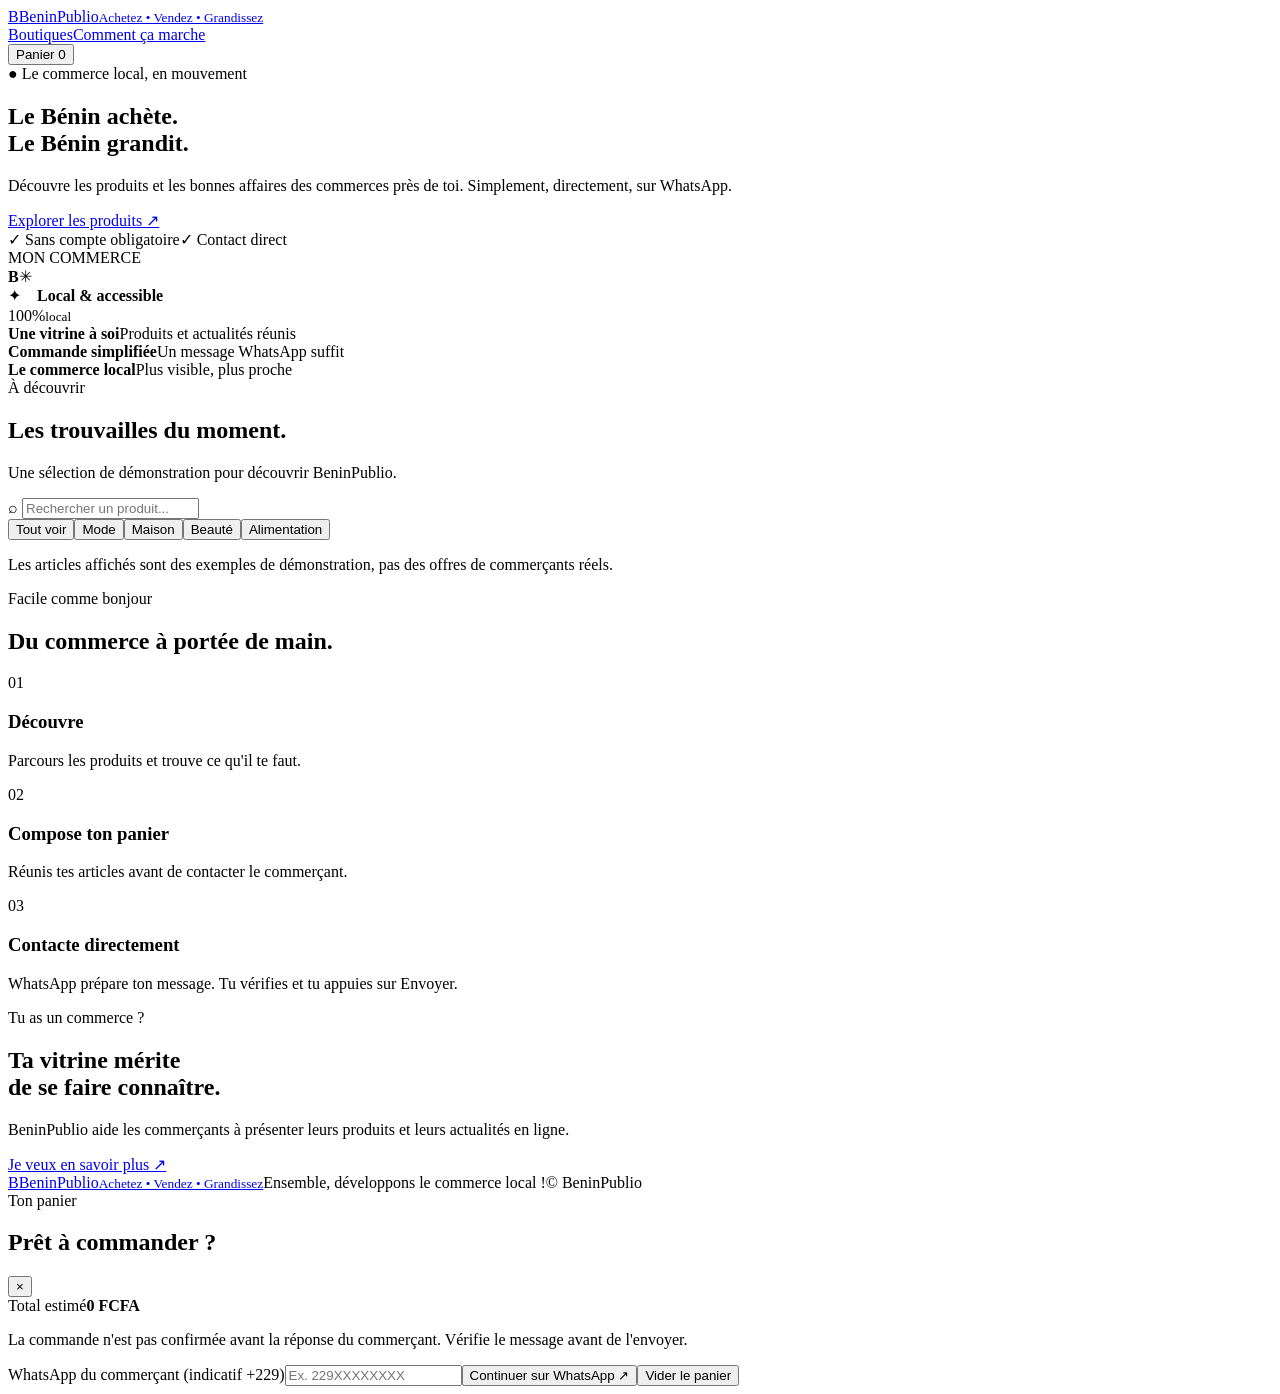
==== index.html @ ebb64b80 "feat: add BeninPublio foundation - index.html" ====
<!doctype html><html lang="fr"><head><meta charset="utf-8"><meta name="viewport" content="width=device-width,initial-scale=1"><meta name="theme-color" content="#075b35"><meta name="description" content="BeninPublio — Découvrez les commerces du Bénin, leurs produits et leurs actualités."><title>BeninPublio — Achetez • Vendez • Grandissez</title><link rel="stylesheet" href="styles.css"></head><body>
<header class="topbar"><a class="brand" href="#"><span class="brand-mark">B</span><span>Benin<span class="orange">Publio</span><small>Achetez • Vendez • Grandissez</small></span></a><nav><a href="#boutiques">Boutiques</a><a href="#comment">Comment ça marche</a></nav><button id="cart-open" class="cart-button">Panier <span id="cart-count">0</span></button></header>
<main><section class="hero"><div class="hero-copy"><span class="eyebrow">● Le commerce local, en mouvement</span><h1>Le Bénin achète.<br><span>Le Bénin grandit.</span></h1><p>Découvre les produits et les bonnes affaires des commerces près de toi. Simplement, directement, sur WhatsApp.</p><a class="primary" href="#boutiques">Explorer les produits ↗</a><div class="trust"><span>✓ Sans compte obligatoire</span><span>✓ Contact direct</span></div></div><div class="hero-art"><div class="sun"></div><div class="shop"><div class="awning"><i></i><i></i><i></i><i></i><i></i></div><div class="shop-sign">MON COMMERCE</div><div class="shop-window"><b>B</b><span>✳</span></div><div class="shop-base"></div></div><div class="floating-card">✦　<b>Local & accessible</b></div><div class="circle-note">100%<small>local</small></div></div></section>
<section class="stats"><div><b>Une vitrine à soi</b><span>Produits et actualités réunis</span></div><div><b>Commande simplifiée</b><span>Un message WhatsApp suffit</span></div><div><b>Le commerce local</b><span>Plus visible, plus proche</span></div></section>
<section id="boutiques" class="catalog"><div class="section-heading"><div><span class="eyebrow">À découvrir</span><h2>Les trouvailles du moment<span class="orange">.</span></h2><p>Une sélection de démonstration pour découvrir BeninPublio.</p></div><label class="search">⌕ <input id="search" type="search" placeholder="Rechercher un produit..." aria-label="Rechercher un produit"></label></div><div class="filters" id="filters"><button class="filter active" data-category="Tous">Tout voir</button><button class="filter" data-category="Mode">Mode</button><button class="filter" data-category="Maison">Maison</button><button class="filter" data-category="Beauté">Beauté</button><button class="filter" data-category="Alimentation">Alimentation</button></div><div id="products" class="products" aria-live="polite"></div><p class="demo-note">Les articles affichés sont des exemples de démonstration, pas des offres de commerçants réels.</p></section>
<section id="comment" class="how"><div><span class="eyebrow">Facile comme bonjour</span><h2>Du commerce à portée de main.</h2></div><div class="steps"><article><span>01</span><h3>Découvre</h3><p>Parcours les produits et trouve ce qu'il te faut.</p></article><article><span>02</span><h3>Compose ton panier</h3><p>Réunis tes articles avant de contacter le commerçant.</p></article><article><span>03</span><h3>Contacte directement</h3><p>WhatsApp prépare ton message. Tu vérifies et tu appuies sur Envoyer.</p></article></div></section>
<section class="merchant-cta"><div><span class="eyebrow">Tu as un commerce ?</span><h2>Ta vitrine mérite<br>de se faire connaître.</h2><p>BeninPublio aide les commerçants à présenter leurs produits et leurs actualités en ligne.</p></div><a class="primary light" href="mailto:bonjour@beninpublio.com?subject=Int%C3%A9r%C3%AAt%20pour%20BeninPublio">Je veux en savoir plus ↗</a></section></main>
<footer><a class="brand footer-brand" href="#"><span class="brand-mark">B</span><span>Benin<span class="orange">Publio</span><small>Achetez • Vendez • Grandissez</small></span></a><span>Ensemble, développons le commerce local !</span><span>© <span id="year"></span> BeninPublio</span></footer>
<div id="cart-drawer" class="drawer" aria-hidden="true"><div class="drawer-panel"><div class="drawer-head"><div><span class="eyebrow">Ton panier</span><h2>Prêt à commander ?</h2></div><button id="cart-close" class="close" aria-label="Fermer">×</button></div><div id="cart-items"></div><div class="cart-total"><span>Total estimé</span><strong id="cart-total">0 FCFA</strong></div><p class="cart-disclaimer">La commande n'est pas confirmée avant la réponse du commerçant. Vérifie le message avant de l'envoyer.</p><label class="phone-label" for="whatsapp">WhatsApp du commerçant (indicatif +229)</label><input id="whatsapp" class="phone-input" inputmode="tel" placeholder="Ex. 229XXXXXXXX"><button id="checkout" class="primary checkout">Continuer sur WhatsApp ↗</button><button id="clear-cart" class="clear">Vider le panier</button></div></div><div id="toast" role="status" class="toast"></div><script src="app.js"></script></body></html>
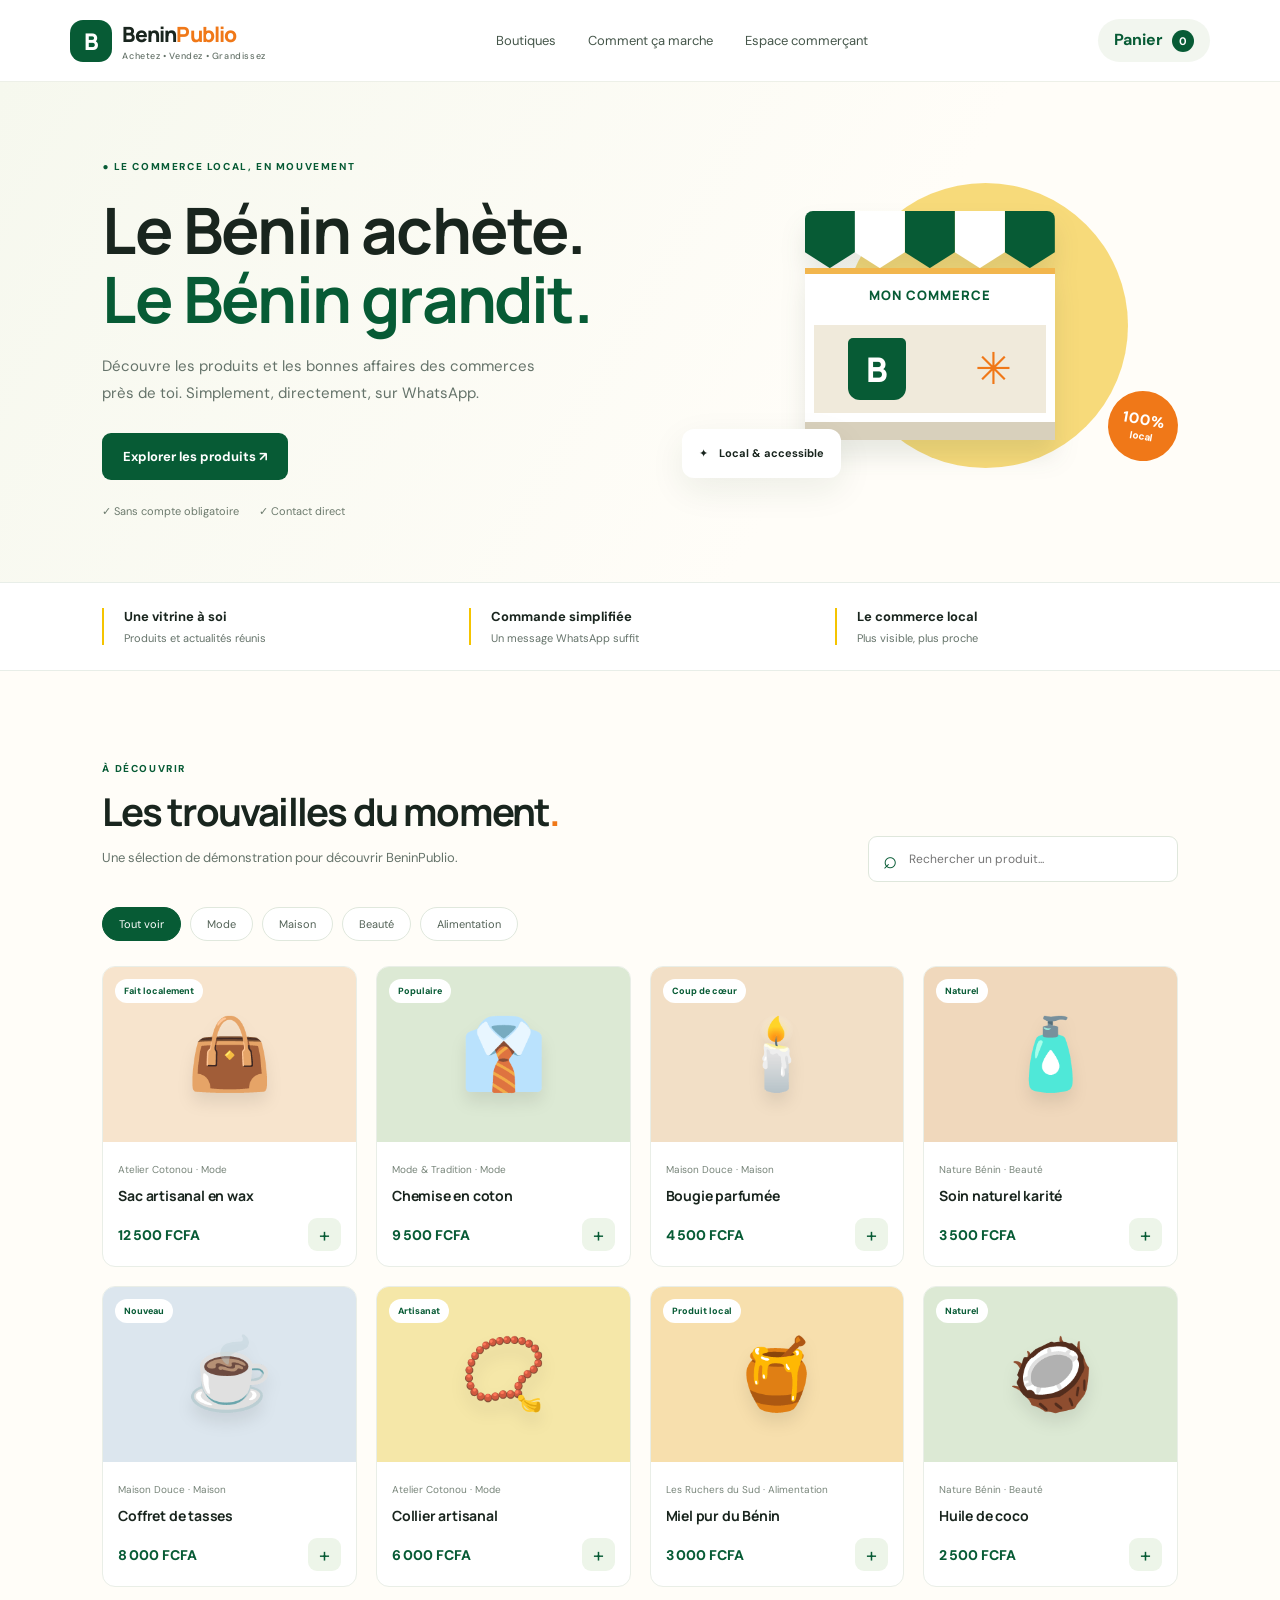
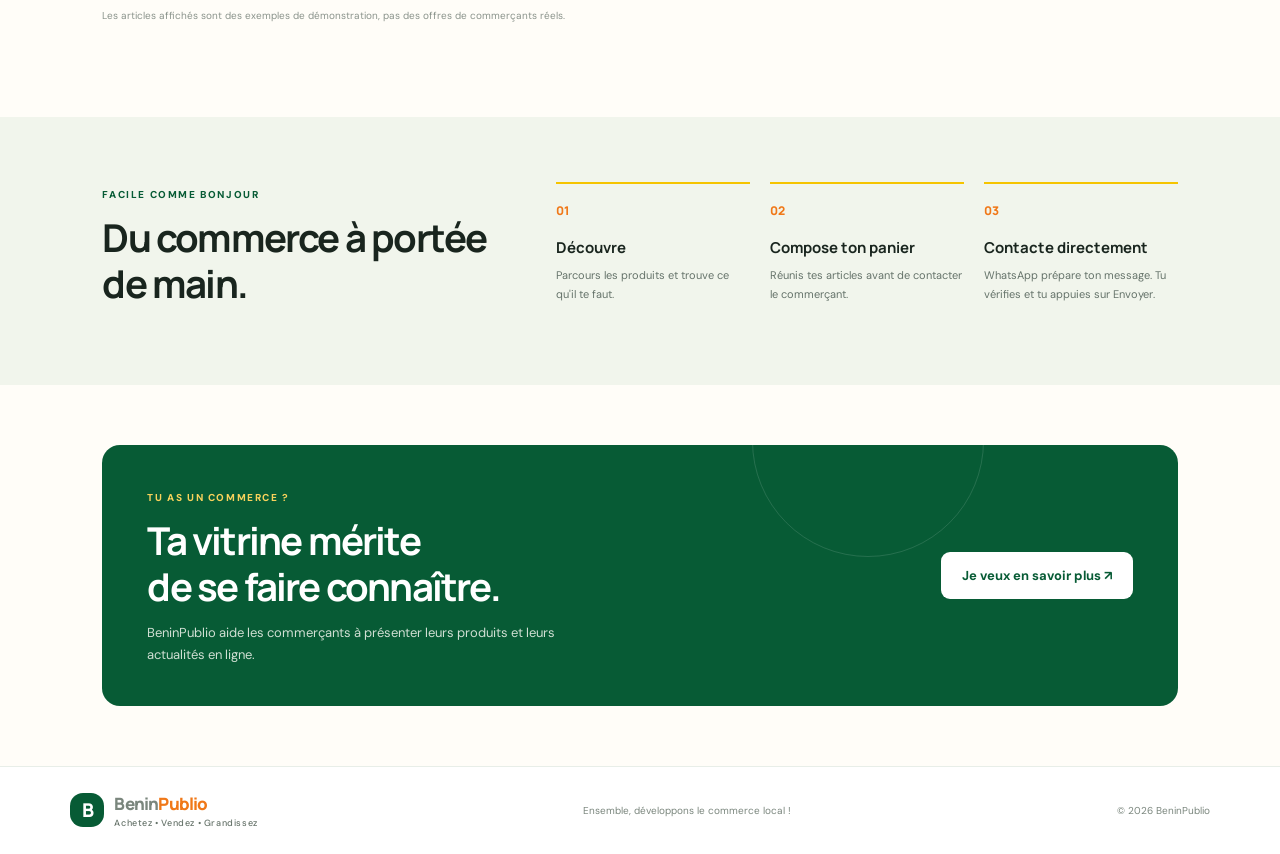
==== commit 15c87374: "ui: link storefront to merchant portal" ====
--- a/index.html
+++ b/index.html
@@ -1,5 +1,5 @@
 <!doctype html><html lang="fr"><head><meta charset="utf-8"><meta name="viewport" content="width=device-width,initial-scale=1"><meta name="theme-color" content="#075b35"><meta name="description" content="BeninPublio — Découvrez les commerces du Bénin, leurs produits et leurs actualités."><title>BeninPublio — Achetez • Vendez • Grandissez</title><link rel="stylesheet" href="styles.css"></head><body>
-<header class="topbar"><a class="brand" href="#"><span class="brand-mark">B</span><span>Benin<span class="orange">Publio</span><small>Achetez • Vendez • Grandissez</small></span></a><nav><a href="#boutiques">Boutiques</a><a href="#comment">Comment ça marche</a></nav><button id="cart-open" class="cart-button">Panier <span id="cart-count">0</span></button></header>
+<header class="topbar"><a class="brand" href="#"><span class="brand-mark">B</span><span>Benin<span class="orange">Publio</span><small>Achetez • Vendez • Grandissez</small></span></a><nav><a href="#boutiques">Boutiques</a><a href="#comment">Comment ça marche</a><a href="merchant.html">Espace commerçant</a></nav><button id="cart-open" class="cart-button">Panier <span id="cart-count">0</span></button></header>
 <main><section class="hero"><div class="hero-copy"><span class="eyebrow">● Le commerce local, en mouvement</span><h1>Le Bénin achète.<br><span>Le Bénin grandit.</span></h1><p>Découvre les produits et les bonnes affaires des commerces près de toi. Simplement, directement, sur WhatsApp.</p><a class="primary" href="#boutiques">Explorer les produits ↗</a><div class="trust"><span>✓ Sans compte obligatoire</span><span>✓ Contact direct</span></div></div><div class="hero-art"><div class="sun"></div><div class="shop"><div class="awning"><i></i><i></i><i></i><i></i><i></i></div><div class="shop-sign">MON COMMERCE</div><div class="shop-window"><b>B</b><span>✳</span></div><div class="shop-base"></div></div><div class="floating-card">✦　<b>Local & accessible</b></div><div class="circle-note">100%<small>local</small></div></div></section>
 <section class="stats"><div><b>Une vitrine à soi</b><span>Produits et actualités réunis</span></div><div><b>Commande simplifiée</b><span>Un message WhatsApp suffit</span></div><div><b>Le commerce local</b><span>Plus visible, plus proche</span></div></section>
 <section id="boutiques" class="catalog"><div class="section-heading"><div><span class="eyebrow">À découvrir</span><h2>Les trouvailles du moment<span class="orange">.</span></h2><p>Une sélection de démonstration pour découvrir BeninPublio.</p></div><label class="search">⌕ <input id="search" type="search" placeholder="Rechercher un produit..." aria-label="Rechercher un produit"></label></div><div class="filters" id="filters"><button class="filter active" data-category="Tous">Tout voir</button><button class="filter" data-category="Mode">Mode</button><button class="filter" data-category="Maison">Maison</button><button class="filter" data-category="Beauté">Beauté</button><button class="filter" data-category="Alimentation">Alimentation</button></div><div id="products" class="products" aria-live="polite"></div><p class="demo-note">Les articles affichés sont des exemples de démonstration, pas des offres de commerçants réels.</p></section>
--- a/styles.css
+++ b/styles.css
@@ -0,0 +1 @@
+@import url('https://fonts.googleapis.com/css2?family=DM+Sans:wght@400;500;600;700&family=Manrope:wght@400;500;600;700;800&display=swap');:root{--green:#075b35;--deep:#063e27;--orange:#f07818;--yellow:#f5c400;--ink:#19251e;--muted:#65736a;--paper:#fffdf8;--line:#e8eee8}*{box-sizing:border-box}html{scroll-behavior:smooth}body{margin:0;background:var(--paper);color:var(--ink);font-family:'DM Sans',sans-serif}a{color:inherit;text-decoration:none}button,input{font:inherit}.topbar{height:82px;padding:0 max(5.5vw,24px);display:flex;align-items:center;justify-content:space-between;border-bottom:1px solid #edf0e8;background:#fff;gap:24px}.brand{display:flex;align-items:center;gap:10px;font:800 21px Manrope,sans-serif;letter-spacing:-.8px}.brand-mark{display:grid;place-items:center;width:42px;height:42px;background:var(--green);color:#fff;border-radius:13px;font-size:23px}.brand small{display:block;font:500 9px 'DM Sans',sans-serif;letter-spacing:.6px;color:#66736a;margin-top:2px}.orange{color:var(--orange)}nav{display:flex;gap:32px;font-size:13px;color:#45564a}.cart-button{background:#f2f6ef;border:0;border-radius:30px;padding:10px 16px;font-weight:700;color:var(--green);cursor:pointer}.cart-button span{display:inline-grid;place-items:center;background:var(--green);color:white;border-radius:50%;width:22px;height:22px;margin-left:5px;font-size:11px}.hero{display:grid;grid-template-columns:1.05fr .95fr;align-items:center;padding:72px max(8vw,28px) 64px;gap:32px;min-height:500px;background:linear-gradient(120deg,#f6f8ee,#fffdf8 65%);overflow:hidden}.eyebrow{text-transform:uppercase;letter-spacing:1.6px;font-size:10px;font-weight:800;color:var(--green)}h1,h2,h3,p{margin-top:0}h1,h2{font-family:Manrope,sans-serif;letter-spacing:-1.8px}h1{font-size:clamp(42px,5vw,68px);line-height:1.08;margin:20px 0}h1 span{color:var(--green)}.hero-copy>p{max-width:450px;line-height:1.8;color:var(--muted);font-size:15px;margin-bottom:26px}.primary{display:inline-flex;justify-content:center;align-items:center;gap:24px;padding:15px 21px;background:var(--green);color:white;border-radius:9px;font-size:13px;font-weight:700;border:0;cursor:pointer;transition:.2s}.primary:hover{background:var(--deep);transform:translateY(-2px)}.trust{display:flex;gap:20px;flex-wrap:wrap;color:#6c7a6d;font-size:11px;margin-top:24px}.hero-art{height:340px;position:relative;display:grid;place-items:center}.sun{position:absolute;width:285px;height:285px;border-radius:50%;background:#f6d35c;right:10%;top:5%;opacity:.8}.shop{position:relative;width:250px;height:250px;z-index:1;filter:drop-shadow(0 16px 12px #233e291c)}.awning{height:63px;display:flex;overflow:hidden;border-radius:8px 8px 0 0;border-bottom:6px solid #f2b64d}.awning i{flex:1;background:var(--green);clip-path:polygon(0 0,100% 0,100% 72%,50% 100%,0 72%)}.awning i:nth-child(even){background:#fff}.shop-sign{background:#fff;text-align:center;font:800 13px Manrope;padding:12px;color:var(--green);letter-spacing:1px}.shop-window{height:106px;background:#f0eadb;border:9px solid #fff;display:flex;align-items:center;justify-content:space-around}.shop-window b{display:grid;place-items:center;background:var(--green);color:white;width:58px;height:62px;border-radius:5px 5px 12px 12px;font:800 34px Manrope}.shop-window span{font-size:44px;color:var(--orange)}.shop-base{height:18px;background:#d8d0bc}.floating-card{position:absolute;left:0;bottom:28px;z-index:2;background:#fff;padding:17px;border-radius:12px;box-shadow:0 12px 35px #1b3e1c14;font-size:11px}.circle-note{position:absolute;right:0;bottom:45px;z-index:2;border-radius:50%;width:70px;height:70px;background:var(--orange);color:white;display:grid;place-content:center;text-align:center;font-weight:800;font-size:15px;transform:rotate(10deg)}.circle-note small{font-size:10px}.stats{display:grid;grid-template-columns:repeat(3,1fr);padding:25px max(8vw,28px);gap:24px;background:#fff;border-block:1px solid var(--line)}.stats div{padding-left:20px;border-left:2px solid var(--yellow)}.stats b,.stats span{display:block}.stats b{font-size:13px}.stats span{font-size:11px;color:var(--muted);margin-top:6px}.catalog{padding:85px max(8vw,28px)}.section-heading{display:flex;justify-content:space-between;align-items:end;gap:25px}.section-heading h2,.how h2,.merchant-cta h2{font-size:clamp(29px,3vw,42px);line-height:1.2;margin:12px 0}.section-heading p,.merchant-cta p{font-size:13px;color:var(--muted);line-height:1.7}.search{display:flex;align-items:center;gap:10px;width:min(310px,100%);border:1px solid #dfe7dc;background:#fff;border-radius:9px;padding:0 14px;height:46px;font-size:24px;color:var(--green)}.search input{width:100%;border:0;outline:0;background:transparent;font-size:12px}.filters{display:flex;gap:9px;margin:25px 0}.filter{border:1px solid #e0e8dd;background:#fff;border-radius:30px;padding:9px 16px;font-size:11px;cursor:pointer;color:#536257}.filter.active,.filter:hover{background:var(--green);color:white;border-color:var(--green)}.products{display:grid;grid-template-columns:repeat(4,minmax(0,1fr));gap:19px}.product{background:#fff;border:1px solid #e9eee7;border-radius:13px;overflow:hidden;transition:.2s}.product:hover{transform:translateY(-4px);box-shadow:0 14px 35px #0d3b1c0e}.product-art{height:175px;display:grid;place-items:center;position:relative;overflow:hidden}.product-art .emoji{font-size:70px;filter:drop-shadow(0 10px 8px #00000015)}.product-art .tag{position:absolute;top:12px;left:12px;background:#fff;border-radius:20px;padding:6px 9px;font-size:9px;font-weight:800;color:var(--green)}.product-body{padding:15px}.product-shop{font-size:10px;color:#78857a}.product h3{font:700 14px Manrope;margin:8px 0 13px;letter-spacing:-.2px}.product-foot{display:flex;align-items:center;justify-content:space-between;gap:5px}.price{font-size:14px;font-weight:800;color:var(--green)}.add{border:0;background:#edf5e9;color:var(--green);width:33px;height:33px;border-radius:9px;font-size:20px;cursor:pointer}.add:hover{background:var(--green);color:white}.demo-note{font-size:10px;color:#8a938b;margin-top:22px}.how{padding:65px max(8vw,28px);background:#f1f5ec;display:grid;grid-template-columns:.8fr 1.2fr;gap:40px}.steps{display:grid;grid-template-columns:repeat(3,1fr);gap:20px}.steps article{border-top:2px solid var(--yellow);padding-top:15px}.steps article>span{color:var(--orange);font:800 12px Manrope}.steps h3{font:700 15px Manrope;margin:17px 0 8px}.steps p{font-size:11px;color:var(--muted);line-height:1.7}.merchant-cta{margin:60px max(8vw,28px);border-radius:18px;background:var(--green);color:white;padding:40px 45px;display:flex;align-items:center;justify-content:space-between;gap:25px;position:relative;overflow:hidden}.merchant-cta:after{content:'';position:absolute;width:230px;height:230px;border:1px solid #ffffff20;border-radius:50%;right:18%;top:-120px}.merchant-cta .eyebrow{color:#f8d25c}.merchant-cta p{color:#d0dfd3;max-width:450px;margin-bottom:0}.primary.light{background:#fff;color:var(--green);white-space:nowrap;z-index:1}footer{padding:25px max(5.5vw,24px);display:flex;align-items:center;justify-content:space-between;gap:20px;background:#fff;border-top:1px solid var(--line);font-size:10px;color:#7a867d}.footer-brand{font-size:17px}.footer-brand .brand-mark{width:34px;height:34px;font-size:19px}.drawer{position:fixed;inset:0;background:#071e12a8;z-index:10;display:flex;justify-content:flex-end;opacity:0;visibility:hidden;transition:.2s}.drawer.open{opacity:1;visibility:visible}.drawer-panel{background:#fff;width:min(430px,100%);height:100%;padding:28px;overflow:auto;transform:translateX(30px);transition:.2s}.drawer.open .drawer-panel{transform:translateX(0)}.drawer-head{display:flex;justify-content:space-between;align-items:start}.drawer-head h2{font-size:25px;margin:9px 0 24px}.close{border:0;background:#f1f5ed;border-radius:50%;width:38px;height:38px;font-size:24px;cursor:pointer}.cart-row{display:flex;gap:12px;align-items:center;border-bottom:1px solid var(--line);padding:14px 0}.cart-emoji{font-size:30px;background:#f3f5ec;border-radius:10px;padding:8px}.cart-info{flex:1}.cart-info b,.cart-info small{display:block}.cart-info b{font-size:12px}.cart-info small{font-size:11px;color:var(--muted);margin-top:4px}.qty{display:flex;align-items:center;gap:8px}.qty button{border:1px solid var(--line);background:#fff;border-radius:6px;width:25px;height:25px;cursor:pointer}.cart-total{display:flex;justify-content:space-between;padding:22px 0;font-size:13px}.cart-total strong{font-size:17px;color:var(--green)}.cart-disclaimer{font-size:11px;color:#66746a;background:#f4f7f0;padding:12px;border-radius:8px;line-height:1.6}.phone-label{display:block;font-size:11px;font-weight:700;margin:20px 0 8px}.phone-input{width:100%;height:44px;border:1px solid #dfe7dc;border-radius:8px;padding:0 12px;outline-color:var(--green)}.checkout{width:100%;margin-top:12px}.clear{display:block;margin:15px auto;background:none;border:0;color:#758178;text-decoration:underline;font-size:11px;cursor:pointer}.empty{padding:40px 0;text-align:center;color:var(--muted);font-size:13px}.toast{position:fixed;bottom:24px;left:50%;transform:translate(-50%,20px);background:#143d27;color:#fff;padding:12px 20px;border-radius:9px;font-size:12px;opacity:0;pointer-events:none;transition:.2s;z-index:20}.toast.show{opacity:1;transform:translate(-50%,0)}@media(max-width:900px){.hero{padding-inline:6vw}.products{grid-template-columns:repeat(2,minmax(0,1fr))}.section-heading{align-items:start;flex-direction:column}.search{width:100%}.how{grid-template-columns:1fr}.merchant-cta{margin:35px 5vw;padding:32px;align-items:start;flex-direction:column}}@media(max-width:600px){.topbar{height:70px;padding:0 18px}nav{display:none}.brand{font-size:18px}.brand-mark{width:36px;height:36px}.cart-button{font-size:11px;padding:7px 10px}.hero{grid-template-columns:1fr;padding:50px 23px 25px;gap:0}.hero-art{height:275px;transform:scale(.88);transform-origin:top center;margin-bottom:-20px}.hero h1{font-size:45px}.hero-copy>p{font-size:13px}.stats{padding:20px 22px;grid-template-columns:1fr;gap:17px}.stats div{padding-left:14px}.catalog{padding:55px 20px}.products{gap:11px}.product-art{height:135px}.product-art .emoji{font-size:54px}.product-body{padding:11px}.product h3{font-size:12px}.price{font-size:12px}.filters{overflow-x:auto;padding-bottom:5px}.filter{white-space:nowrap}.how{padding:45px 23px}.steps{grid-template-columns:1fr;gap:22px}.steps article{display:grid;grid-template-columns:35px 1fr;column-gap:10px}.steps article>span{grid-row:span 2}.steps h3{margin:0 0 6px}.steps p{margin:0}.merchant-cta{margin:25px 16px;padding:27px}.merchant-cta h2{font-size:32px}footer{padding:22px;flex-wrap:wrap}footer>span:nth-child(2){order:3;width:100%}.footer-brand{font-size:15px}.footer-brand .brand-mark{width:30px;height:30px}}
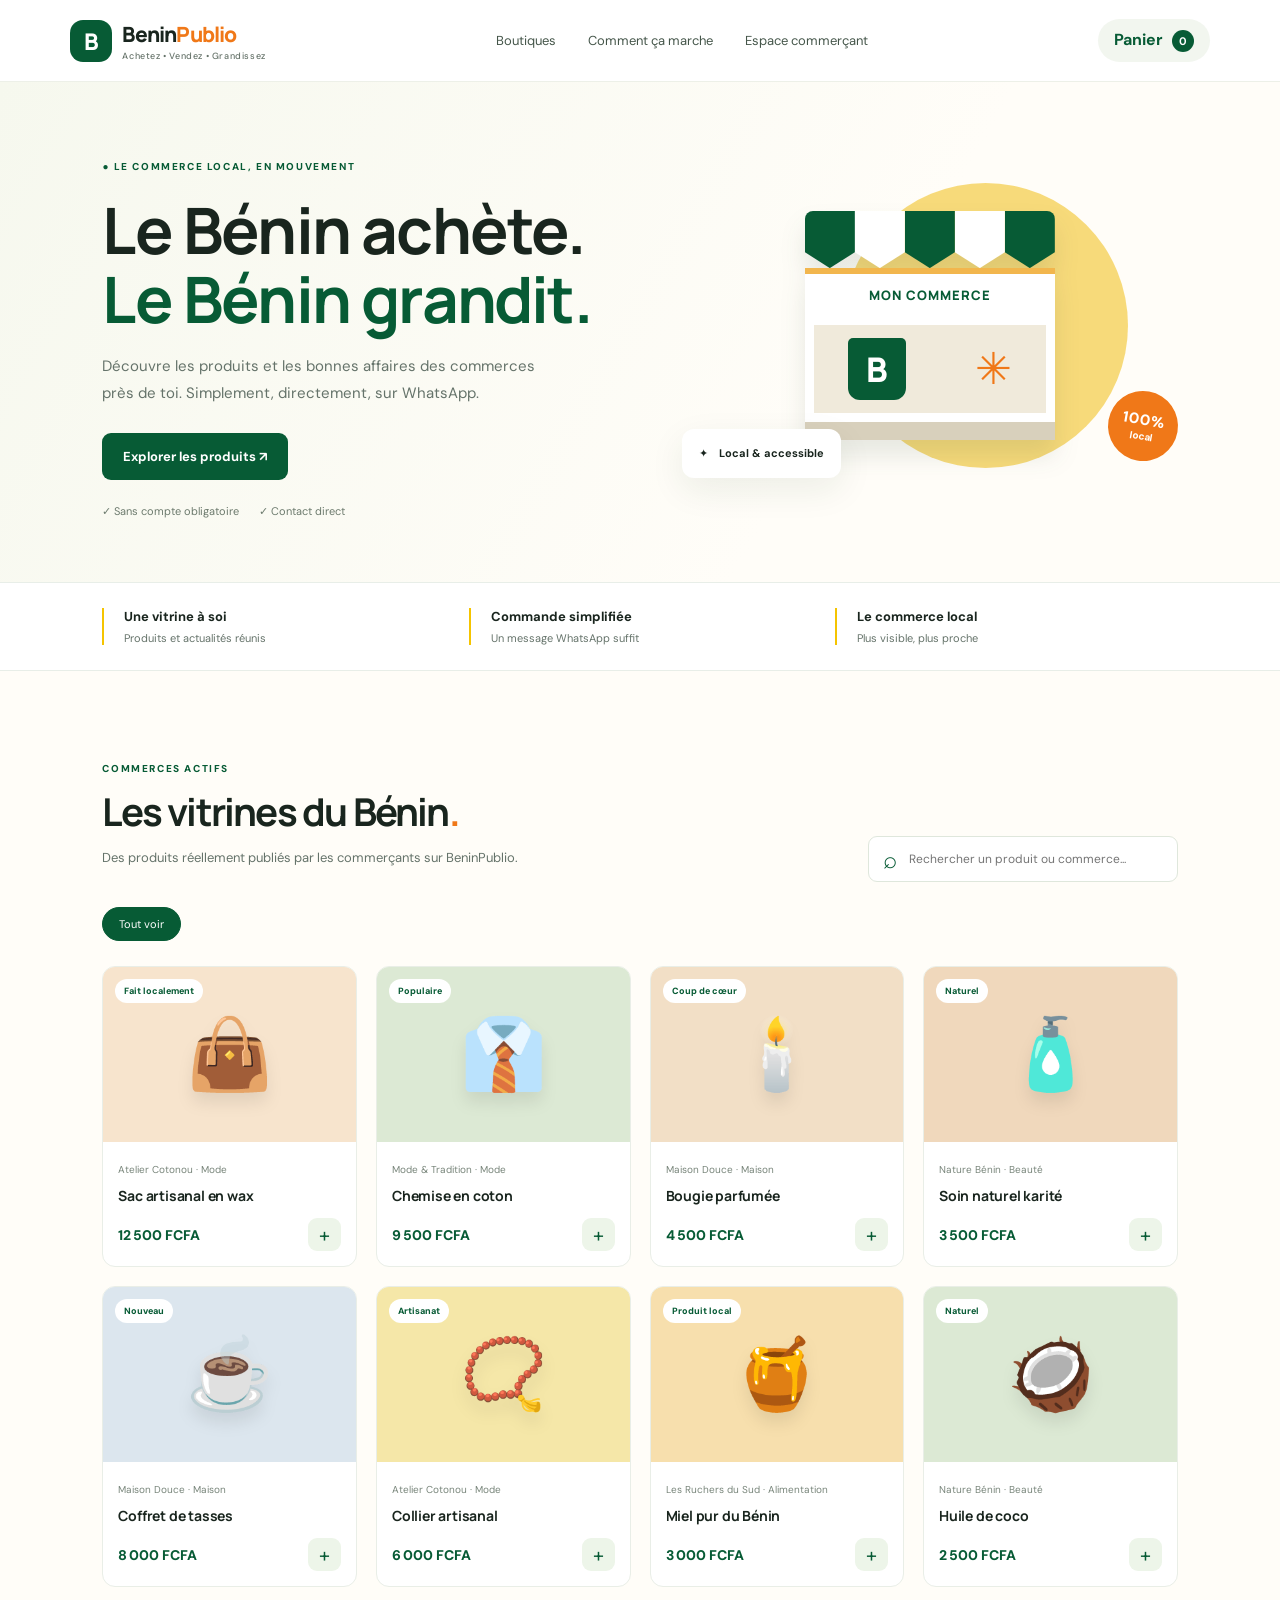
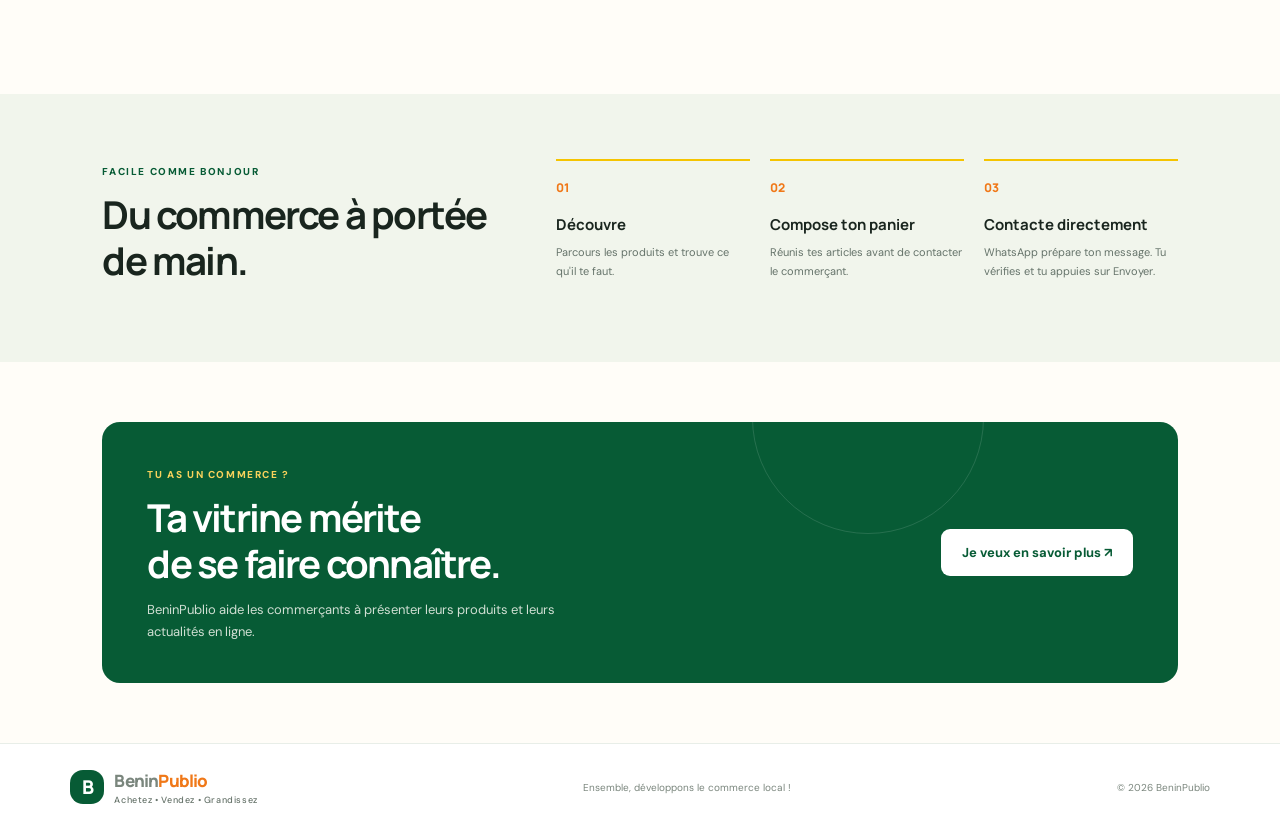
==== commit 79c21fc8: "V14: replace static demo catalog with live commerce sections" ====
--- a/index.html
+++ b/index.html
@@ -2,8 +2,8 @@
 <header class="topbar"><a class="brand" href="#"><span class="brand-mark">B</span><span>Benin<span class="orange">Publio</span><small>Achetez • Vendez • Grandissez</small></span></a><nav><a href="#boutiques">Boutiques</a><a href="#comment">Comment ça marche</a><a href="merchant.html">Espace commerçant</a></nav><button id="cart-open" class="cart-button">Panier <span id="cart-count">0</span></button></header>
 <main><section class="hero"><div class="hero-copy"><span class="eyebrow">● Le commerce local, en mouvement</span><h1>Le Bénin achète.<br><span>Le Bénin grandit.</span></h1><p>Découvre les produits et les bonnes affaires des commerces près de toi. Simplement, directement, sur WhatsApp.</p><a class="primary" href="#boutiques">Explorer les produits ↗</a><div class="trust"><span>✓ Sans compte obligatoire</span><span>✓ Contact direct</span></div></div><div class="hero-art"><div class="sun"></div><div class="shop"><div class="awning"><i></i><i></i><i></i><i></i><i></i></div><div class="shop-sign">MON COMMERCE</div><div class="shop-window"><b>B</b><span>✳</span></div><div class="shop-base"></div></div><div class="floating-card">✦　<b>Local & accessible</b></div><div class="circle-note">100%<small>local</small></div></div></section>
 <section class="stats"><div><b>Une vitrine à soi</b><span>Produits et actualités réunis</span></div><div><b>Commande simplifiée</b><span>Un message WhatsApp suffit</span></div><div><b>Le commerce local</b><span>Plus visible, plus proche</span></div></section>
-<section id="boutiques" class="catalog"><div class="section-heading"><div><span class="eyebrow">À découvrir</span><h2>Les trouvailles du moment<span class="orange">.</span></h2><p>Une sélection de démonstration pour découvrir BeninPublio.</p></div><label class="search">⌕ <input id="search" type="search" placeholder="Rechercher un produit..." aria-label="Rechercher un produit"></label></div><div class="filters" id="filters"><button class="filter active" data-category="Tous">Tout voir</button><button class="filter" data-category="Mode">Mode</button><button class="filter" data-category="Maison">Maison</button><button class="filter" data-category="Beauté">Beauté</button><button class="filter" data-category="Alimentation">Alimentation</button></div><div id="products" class="products" aria-live="polite"></div><p class="demo-note">Les articles affichés sont des exemples de démonstration, pas des offres de commerçants réels.</p></section>
+<section id="boutiques" class="catalog"><div class="section-heading"><div><span class="eyebrow">Commerces actifs</span><h2 id="catalog-title">Les vitrines du Bénin<span class="orange">.</span></h2><p id="catalog-description">Des produits réellement publiés par les commerçants sur BeninPublio.</p></div><label class="search">⌕ <input id="search" type="search" placeholder="Rechercher un produit ou commerce..." aria-label="Rechercher un produit ou commerce"></label></div><div id="filters" class="filters"><button class="filter active" data-category="Tous">Tout voir</button></div><div id="stores" class="store-list" aria-label="Commerces actifs"></div><div id="products" class="products" aria-live="polite"><p class="empty">Chargement des produits publiés…</p></div><p id="catalog-status" class="demo-note" role="status"></p></section>
 <section id="comment" class="how"><div><span class="eyebrow">Facile comme bonjour</span><h2>Du commerce à portée de main.</h2></div><div class="steps"><article><span>01</span><h3>Découvre</h3><p>Parcours les produits et trouve ce qu'il te faut.</p></article><article><span>02</span><h3>Compose ton panier</h3><p>Réunis tes articles avant de contacter le commerçant.</p></article><article><span>03</span><h3>Contacte directement</h3><p>WhatsApp prépare ton message. Tu vérifies et tu appuies sur Envoyer.</p></article></div></section>
 <section class="merchant-cta"><div><span class="eyebrow">Tu as un commerce ?</span><h2>Ta vitrine mérite<br>de se faire connaître.</h2><p>BeninPublio aide les commerçants à présenter leurs produits et leurs actualités en ligne.</p></div><a class="primary light" href="mailto:bonjour@beninpublio.com?subject=Int%C3%A9r%C3%AAt%20pour%20BeninPublio">Je veux en savoir plus ↗</a></section></main>
 <footer><a class="brand footer-brand" href="#"><span class="brand-mark">B</span><span>Benin<span class="orange">Publio</span><small>Achetez • Vendez • Grandissez</small></span></a><span>Ensemble, développons le commerce local !</span><span>© <span id="year"></span> BeninPublio</span></footer>
-<div id="cart-drawer" class="drawer" aria-hidden="true"><div class="drawer-panel"><div class="drawer-head"><div><span class="eyebrow">Ton panier</span><h2>Prêt à commander ?</h2></div><button id="cart-close" class="close" aria-label="Fermer">×</button></div><div id="cart-items"></div><div class="cart-total"><span>Total estimé</span><strong id="cart-total">0 FCFA</strong></div><p class="cart-disclaimer">La commande n'est pas confirmée avant la réponse du commerçant. Vérifie le message avant de l'envoyer.</p><label class="phone-label" for="whatsapp">WhatsApp du commerçant (indicatif +229)</label><input id="whatsapp" class="phone-input" inputmode="tel" placeholder="Ex. 229XXXXXXXX"><button id="checkout" class="primary checkout">Continuer sur WhatsApp ↗</button><button id="clear-cart" class="clear">Vider le panier</button></div></div><div id="toast" role="status" class="toast"></div><script src="app.js"></script></body></html>+<div id="cart-drawer" class="drawer" aria-hidden="true"><div class="drawer-panel"><div class="drawer-head"><div><span class="eyebrow">Ton panier</span><h2>Prêt à commander ?</h2></div><button id="cart-close" class="close" aria-label="Fermer">×</button></div><div id="cart-items"></div><div class="cart-total"><span>Total estimé</span><strong id="cart-total">0 FCFA</strong></div><p class="cart-disclaimer">La commande n'est pas confirmée avant la réponse du commerçant. Vérifie le message avant de l'envoyer.</p><p id="checkout-shop" class="cart-disclaimer">Le message sera préparé pour le commerce auquel appartiennent les articles du panier.</p><button id="checkout" class="primary checkout">Continuer sur WhatsApp ↗</button><button id="clear-cart" class="clear">Vider le panier</button></div></div><div id="toast" role="status" class="toast"></div><script src="app.js"></script></body></html>
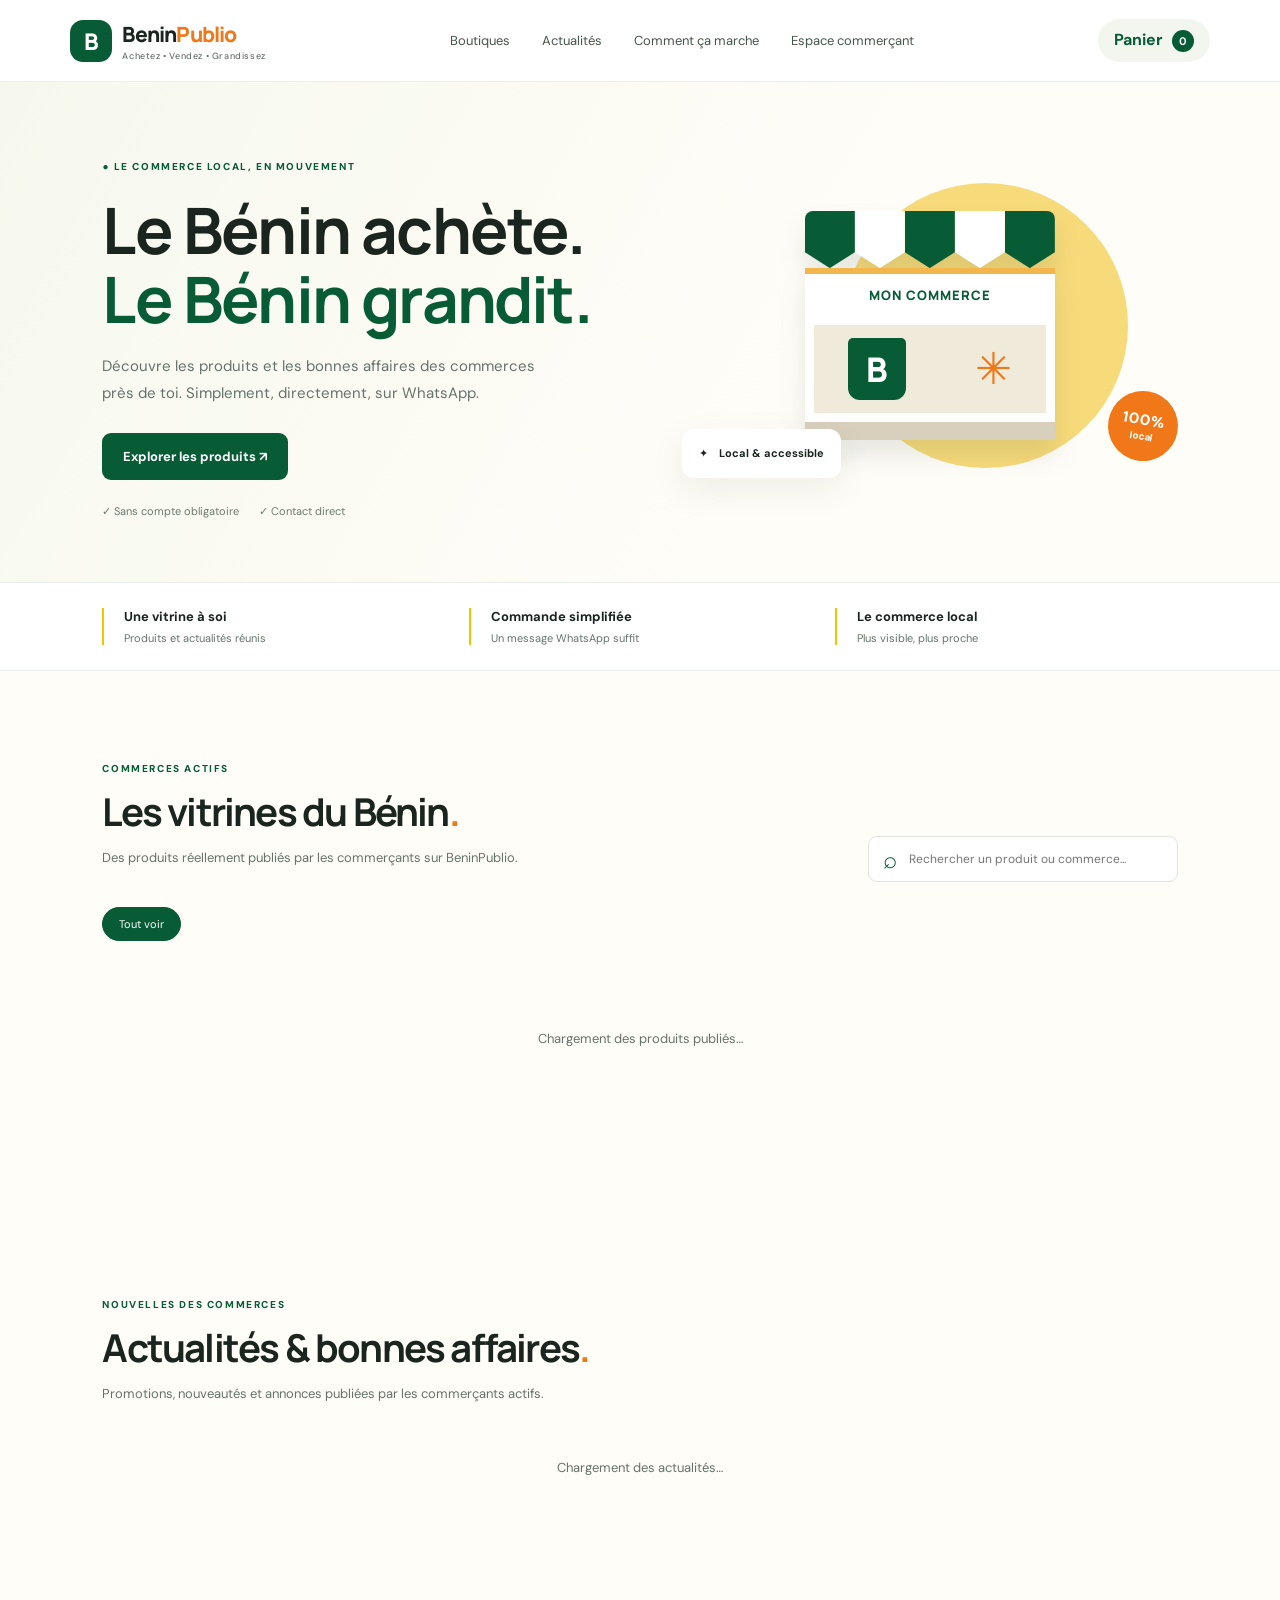
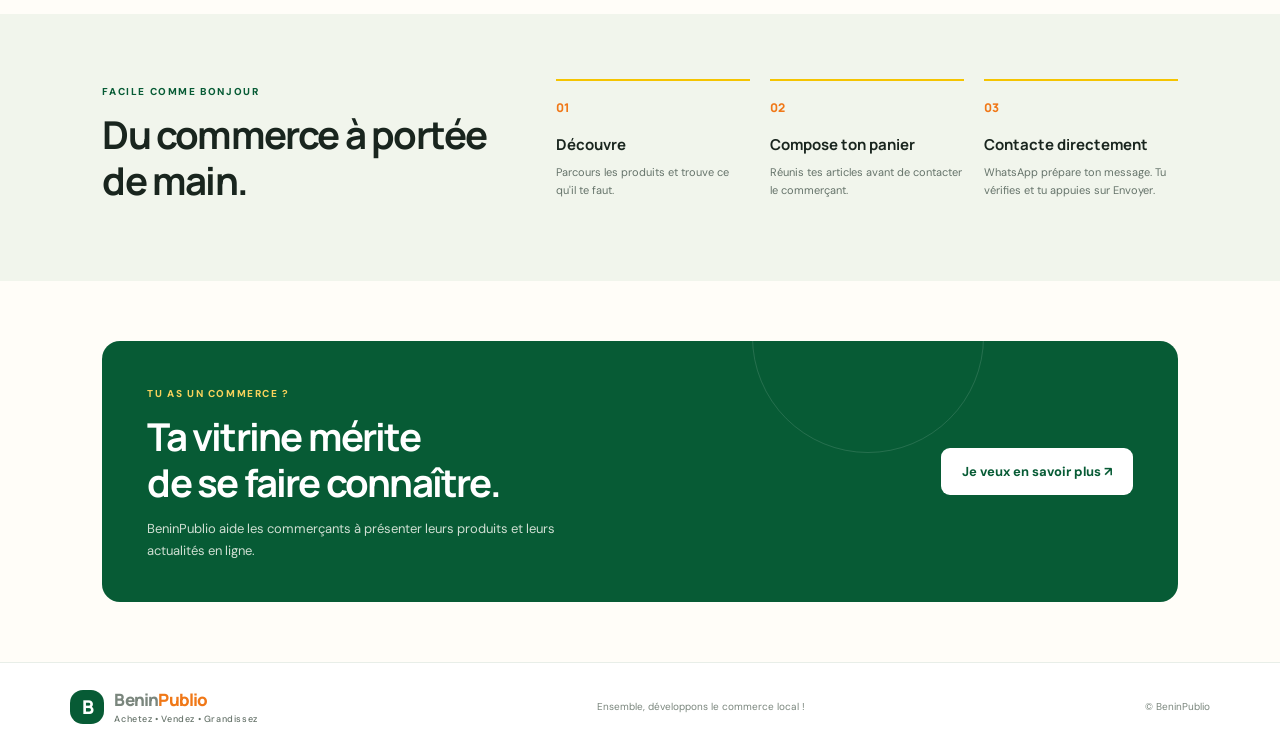
==== commit 49d4dbe3: "V14: add public commerce news and announcements section" ====
--- a/index.html
+++ b/index.html
@@ -1,9 +1,9 @@
 <!doctype html><html lang="fr"><head><meta charset="utf-8"><meta name="viewport" content="width=device-width,initial-scale=1"><meta name="theme-color" content="#075b35"><meta name="description" content="BeninPublio — Découvrez les commerces du Bénin, leurs produits et leurs actualités."><title>BeninPublio — Achetez • Vendez • Grandissez</title><link rel="stylesheet" href="styles.css"></head><body>
-<header class="topbar"><a class="brand" href="#"><span class="brand-mark">B</span><span>Benin<span class="orange">Publio</span><small>Achetez • Vendez • Grandissez</small></span></a><nav><a href="#boutiques">Boutiques</a><a href="#comment">Comment ça marche</a><a href="merchant.html">Espace commerçant</a></nav><button id="cart-open" class="cart-button">Panier <span id="cart-count">0</span></button></header>
+<header class="topbar"><a class="brand" href="#"><span class="brand-mark">B</span><span>Benin<span class="orange">Publio</span><small>Achetez • Vendez • Grandissez</small></span></a><nav><a href="#boutiques">Boutiques</a><a href="#actualites">Actualités</a><a href="#comment">Comment ça marche</a><a href="merchant.html">Espace commerçant</a></nav><button id="cart-open" class="cart-button">Panier <span id="cart-count">0</span></button></header>
 <main><section class="hero"><div class="hero-copy"><span class="eyebrow">● Le commerce local, en mouvement</span><h1>Le Bénin achète.<br><span>Le Bénin grandit.</span></h1><p>Découvre les produits et les bonnes affaires des commerces près de toi. Simplement, directement, sur WhatsApp.</p><a class="primary" href="#boutiques">Explorer les produits ↗</a><div class="trust"><span>✓ Sans compte obligatoire</span><span>✓ Contact direct</span></div></div><div class="hero-art"><div class="sun"></div><div class="shop"><div class="awning"><i></i><i></i><i></i><i></i><i></i></div><div class="shop-sign">MON COMMERCE</div><div class="shop-window"><b>B</b><span>✳</span></div><div class="shop-base"></div></div><div class="floating-card">✦　<b>Local & accessible</b></div><div class="circle-note">100%<small>local</small></div></div></section>
 <section class="stats"><div><b>Une vitrine à soi</b><span>Produits et actualités réunis</span></div><div><b>Commande simplifiée</b><span>Un message WhatsApp suffit</span></div><div><b>Le commerce local</b><span>Plus visible, plus proche</span></div></section>
 <section id="boutiques" class="catalog"><div class="section-heading"><div><span class="eyebrow">Commerces actifs</span><h2 id="catalog-title">Les vitrines du Bénin<span class="orange">.</span></h2><p id="catalog-description">Des produits réellement publiés par les commerçants sur BeninPublio.</p></div><label class="search">⌕ <input id="search" type="search" placeholder="Rechercher un produit ou commerce..." aria-label="Rechercher un produit ou commerce"></label></div><div id="filters" class="filters"><button class="filter active" data-category="Tous">Tout voir</button></div><div id="stores" class="store-list" aria-label="Commerces actifs"></div><div id="products" class="products" aria-live="polite"><p class="empty">Chargement des produits publiés…</p></div><p id="catalog-status" class="demo-note" role="status"></p></section>
-<section id="comment" class="how"><div><span class="eyebrow">Facile comme bonjour</span><h2>Du commerce à portée de main.</h2></div><div class="steps"><article><span>01</span><h3>Découvre</h3><p>Parcours les produits et trouve ce qu'il te faut.</p></article><article><span>02</span><h3>Compose ton panier</h3><p>Réunis tes articles avant de contacter le commerçant.</p></article><article><span>03</span><h3>Contacte directement</h3><p>WhatsApp prépare ton message. Tu vérifies et tu appuies sur Envoyer.</p></article></div></section>
+<section id="actualites" class="catalog news-section"><div class="section-heading"><div><span class="eyebrow">Nouvelles des commerces</span><h2>Actualités & bonnes affaires<span class="orange">.</span></h2><p>Promotions, nouveautés et annonces publiées par les commerçants actifs.</p></div></div><div id="public-posts" class="news-grid" aria-live="polite"><p class="empty">Chargement des actualités…</p></div></section><section id="comment" class="how"><div><span class="eyebrow">Facile comme bonjour</span><h2>Du commerce à portée de main.</h2></div><div class="steps"><article><span>01</span><h3>Découvre</h3><p>Parcours les produits et trouve ce qu'il te faut.</p></article><article><span>02</span><h3>Compose ton panier</h3><p>Réunis tes articles avant de contacter le commerçant.</p></article><article><span>03</span><h3>Contacte directement</h3><p>WhatsApp prépare ton message. Tu vérifies et tu appuies sur Envoyer.</p></article></div></section>
 <section class="merchant-cta"><div><span class="eyebrow">Tu as un commerce ?</span><h2>Ta vitrine mérite<br>de se faire connaître.</h2><p>BeninPublio aide les commerçants à présenter leurs produits et leurs actualités en ligne.</p></div><a class="primary light" href="mailto:bonjour@beninpublio.com?subject=Int%C3%A9r%C3%AAt%20pour%20BeninPublio">Je veux en savoir plus ↗</a></section></main>
 <footer><a class="brand footer-brand" href="#"><span class="brand-mark">B</span><span>Benin<span class="orange">Publio</span><small>Achetez • Vendez • Grandissez</small></span></a><span>Ensemble, développons le commerce local !</span><span>© <span id="year"></span> BeninPublio</span></footer>
 <div id="cart-drawer" class="drawer" aria-hidden="true"><div class="drawer-panel"><div class="drawer-head"><div><span class="eyebrow">Ton panier</span><h2>Prêt à commander ?</h2></div><button id="cart-close" class="close" aria-label="Fermer">×</button></div><div id="cart-items"></div><div class="cart-total"><span>Total estimé</span><strong id="cart-total">0 FCFA</strong></div><p class="cart-disclaimer">La commande n'est pas confirmée avant la réponse du commerçant. Vérifie le message avant de l'envoyer.</p><p id="checkout-shop" class="cart-disclaimer">Le message sera préparé pour le commerce auquel appartiennent les articles du panier.</p><button id="checkout" class="primary checkout">Continuer sur WhatsApp ↗</button><button id="clear-cart" class="clear">Vider le panier</button></div></div><div id="toast" role="status" class="toast"></div><script src="app.js"></script></body></html>
--- a/styles.css
+++ b/styles.css
@@ -1 +1,3 @@
-@import url('https://fonts.googleapis.com/css2?family=DM+Sans:wght@400;500;600;700&family=Manrope:wght@400;500;600;700;800&display=swap');:root{--green:#075b35;--deep:#063e27;--orange:#f07818;--yellow:#f5c400;--ink:#19251e;--muted:#65736a;--paper:#fffdf8;--line:#e8eee8}*{box-sizing:border-box}html{scroll-behavior:smooth}body{margin:0;background:var(--paper);color:var(--ink);font-family:'DM Sans',sans-serif}a{color:inherit;text-decoration:none}button,input{font:inherit}.topbar{height:82px;padding:0 max(5.5vw,24px);display:flex;align-items:center;justify-content:space-between;border-bottom:1px solid #edf0e8;background:#fff;gap:24px}.brand{display:flex;align-items:center;gap:10px;font:800 21px Manrope,sans-serif;letter-spacing:-.8px}.brand-mark{display:grid;place-items:center;width:42px;height:42px;background:var(--green);color:#fff;border-radius:13px;font-size:23px}.brand small{display:block;font:500 9px 'DM Sans',sans-serif;letter-spacing:.6px;color:#66736a;margin-top:2px}.orange{color:var(--orange)}nav{display:flex;gap:32px;font-size:13px;color:#45564a}.cart-button{background:#f2f6ef;border:0;border-radius:30px;padding:10px 16px;font-weight:700;color:var(--green);cursor:pointer}.cart-button span{display:inline-grid;place-items:center;background:var(--green);color:white;border-radius:50%;width:22px;height:22px;margin-left:5px;font-size:11px}.hero{display:grid;grid-template-columns:1.05fr .95fr;align-items:center;padding:72px max(8vw,28px) 64px;gap:32px;min-height:500px;background:linear-gradient(120deg,#f6f8ee,#fffdf8 65%);overflow:hidden}.eyebrow{text-transform:uppercase;letter-spacing:1.6px;font-size:10px;font-weight:800;color:var(--green)}h1,h2,h3,p{margin-top:0}h1,h2{font-family:Manrope,sans-serif;letter-spacing:-1.8px}h1{font-size:clamp(42px,5vw,68px);line-height:1.08;margin:20px 0}h1 span{color:var(--green)}.hero-copy>p{max-width:450px;line-height:1.8;color:var(--muted);font-size:15px;margin-bottom:26px}.primary{display:inline-flex;justify-content:center;align-items:center;gap:24px;padding:15px 21px;background:var(--green);color:white;border-radius:9px;font-size:13px;font-weight:700;border:0;cursor:pointer;transition:.2s}.primary:hover{background:var(--deep);transform:translateY(-2px)}.trust{display:flex;gap:20px;flex-wrap:wrap;color:#6c7a6d;font-size:11px;margin-top:24px}.hero-art{height:340px;position:relative;display:grid;place-items:center}.sun{position:absolute;width:285px;height:285px;border-radius:50%;background:#f6d35c;right:10%;top:5%;opacity:.8}.shop{position:relative;width:250px;height:250px;z-index:1;filter:drop-shadow(0 16px 12px #233e291c)}.awning{height:63px;display:flex;overflow:hidden;border-radius:8px 8px 0 0;border-bottom:6px solid #f2b64d}.awning i{flex:1;background:var(--green);clip-path:polygon(0 0,100% 0,100% 72%,50% 100%,0 72%)}.awning i:nth-child(even){background:#fff}.shop-sign{background:#fff;text-align:center;font:800 13px Manrope;padding:12px;color:var(--green);letter-spacing:1px}.shop-window{height:106px;background:#f0eadb;border:9px solid #fff;display:flex;align-items:center;justify-content:space-around}.shop-window b{display:grid;place-items:center;background:var(--green);color:white;width:58px;height:62px;border-radius:5px 5px 12px 12px;font:800 34px Manrope}.shop-window span{font-size:44px;color:var(--orange)}.shop-base{height:18px;background:#d8d0bc}.floating-card{position:absolute;left:0;bottom:28px;z-index:2;background:#fff;padding:17px;border-radius:12px;box-shadow:0 12px 35px #1b3e1c14;font-size:11px}.circle-note{position:absolute;right:0;bottom:45px;z-index:2;border-radius:50%;width:70px;height:70px;background:var(--orange);color:white;display:grid;place-content:center;text-align:center;font-weight:800;font-size:15px;transform:rotate(10deg)}.circle-note small{font-size:10px}.stats{display:grid;grid-template-columns:repeat(3,1fr);padding:25px max(8vw,28px);gap:24px;background:#fff;border-block:1px solid var(--line)}.stats div{padding-left:20px;border-left:2px solid var(--yellow)}.stats b,.stats span{display:block}.stats b{font-size:13px}.stats span{font-size:11px;color:var(--muted);margin-top:6px}.catalog{padding:85px max(8vw,28px)}.section-heading{display:flex;justify-content:space-between;align-items:end;gap:25px}.section-heading h2,.how h2,.merchant-cta h2{font-size:clamp(29px,3vw,42px);line-height:1.2;margin:12px 0}.section-heading p,.merchant-cta p{font-size:13px;color:var(--muted);line-height:1.7}.search{display:flex;align-items:center;gap:10px;width:min(310px,100%);border:1px solid #dfe7dc;background:#fff;border-radius:9px;padding:0 14px;height:46px;font-size:24px;color:var(--green)}.search input{width:100%;border:0;outline:0;background:transparent;font-size:12px}.filters{display:flex;gap:9px;margin:25px 0}.filter{border:1px solid #e0e8dd;background:#fff;border-radius:30px;padding:9px 16px;font-size:11px;cursor:pointer;color:#536257}.filter.active,.filter:hover{background:var(--green);color:white;border-color:var(--green)}.products{display:grid;grid-template-columns:repeat(4,minmax(0,1fr));gap:19px}.product{background:#fff;border:1px solid #e9eee7;border-radius:13px;overflow:hidden;transition:.2s}.product:hover{transform:translateY(-4px);box-shadow:0 14px 35px #0d3b1c0e}.product-art{height:175px;display:grid;place-items:center;position:relative;overflow:hidden}.product-art .emoji{font-size:70px;filter:drop-shadow(0 10px 8px #00000015)}.product-art .tag{position:absolute;top:12px;left:12px;background:#fff;border-radius:20px;padding:6px 9px;font-size:9px;font-weight:800;color:var(--green)}.product-body{padding:15px}.product-shop{font-size:10px;color:#78857a}.product h3{font:700 14px Manrope;margin:8px 0 13px;letter-spacing:-.2px}.product-foot{display:flex;align-items:center;justify-content:space-between;gap:5px}.price{font-size:14px;font-weight:800;color:var(--green)}.add{border:0;background:#edf5e9;color:var(--green);width:33px;height:33px;border-radius:9px;font-size:20px;cursor:pointer}.add:hover{background:var(--green);color:white}.demo-note{font-size:10px;color:#8a938b;margin-top:22px}.how{padding:65px max(8vw,28px);background:#f1f5ec;display:grid;grid-template-columns:.8fr 1.2fr;gap:40px}.steps{display:grid;grid-template-columns:repeat(3,1fr);gap:20px}.steps article{border-top:2px solid var(--yellow);padding-top:15px}.steps article>span{color:var(--orange);font:800 12px Manrope}.steps h3{font:700 15px Manrope;margin:17px 0 8px}.steps p{font-size:11px;color:var(--muted);line-height:1.7}.merchant-cta{margin:60px max(8vw,28px);border-radius:18px;background:var(--green);color:white;padding:40px 45px;display:flex;align-items:center;justify-content:space-between;gap:25px;position:relative;overflow:hidden}.merchant-cta:after{content:'';position:absolute;width:230px;height:230px;border:1px solid #ffffff20;border-radius:50%;right:18%;top:-120px}.merchant-cta .eyebrow{color:#f8d25c}.merchant-cta p{color:#d0dfd3;max-width:450px;margin-bottom:0}.primary.light{background:#fff;color:var(--green);white-space:nowrap;z-index:1}footer{padding:25px max(5.5vw,24px);display:flex;align-items:center;justify-content:space-between;gap:20px;background:#fff;border-top:1px solid var(--line);font-size:10px;color:#7a867d}.footer-brand{font-size:17px}.footer-brand .brand-mark{width:34px;height:34px;font-size:19px}.drawer{position:fixed;inset:0;background:#071e12a8;z-index:10;display:flex;justify-content:flex-end;opacity:0;visibility:hidden;transition:.2s}.drawer.open{opacity:1;visibility:visible}.drawer-panel{background:#fff;width:min(430px,100%);height:100%;padding:28px;overflow:auto;transform:translateX(30px);transition:.2s}.drawer.open .drawer-panel{transform:translateX(0)}.drawer-head{display:flex;justify-content:space-between;align-items:start}.drawer-head h2{font-size:25px;margin:9px 0 24px}.close{border:0;background:#f1f5ed;border-radius:50%;width:38px;height:38px;font-size:24px;cursor:pointer}.cart-row{display:flex;gap:12px;align-items:center;border-bottom:1px solid var(--line);padding:14px 0}.cart-emoji{font-size:30px;background:#f3f5ec;border-radius:10px;padding:8px}.cart-info{flex:1}.cart-info b,.cart-info small{display:block}.cart-info b{font-size:12px}.cart-info small{font-size:11px;color:var(--muted);margin-top:4px}.qty{display:flex;align-items:center;gap:8px}.qty button{border:1px solid var(--line);background:#fff;border-radius:6px;width:25px;height:25px;cursor:pointer}.cart-total{display:flex;justify-content:space-between;padding:22px 0;font-size:13px}.cart-total strong{font-size:17px;color:var(--green)}.cart-disclaimer{font-size:11px;color:#66746a;background:#f4f7f0;padding:12px;border-radius:8px;line-height:1.6}.phone-label{display:block;font-size:11px;font-weight:700;margin:20px 0 8px}.phone-input{width:100%;height:44px;border:1px solid #dfe7dc;border-radius:8px;padding:0 12px;outline-color:var(--green)}.checkout{width:100%;margin-top:12px}.clear{display:block;margin:15px auto;background:none;border:0;color:#758178;text-decoration:underline;font-size:11px;cursor:pointer}.empty{padding:40px 0;text-align:center;color:var(--muted);font-size:13px}.toast{position:fixed;bottom:24px;left:50%;transform:translate(-50%,20px);background:#143d27;color:#fff;padding:12px 20px;border-radius:9px;font-size:12px;opacity:0;pointer-events:none;transition:.2s;z-index:20}.toast.show{opacity:1;transform:translate(-50%,0)}@media(max-width:900px){.hero{padding-inline:6vw}.products{grid-template-columns:repeat(2,minmax(0,1fr))}.section-heading{align-items:start;flex-direction:column}.search{width:100%}.how{grid-template-columns:1fr}.merchant-cta{margin:35px 5vw;padding:32px;align-items:start;flex-direction:column}}@media(max-width:600px){.topbar{height:70px;padding:0 18px}nav{display:none}.brand{font-size:18px}.brand-mark{width:36px;height:36px}.cart-button{font-size:11px;padding:7px 10px}.hero{grid-template-columns:1fr;padding:50px 23px 25px;gap:0}.hero-art{height:275px;transform:scale(.88);transform-origin:top center;margin-bottom:-20px}.hero h1{font-size:45px}.hero-copy>p{font-size:13px}.stats{padding:20px 22px;grid-template-columns:1fr;gap:17px}.stats div{padding-left:14px}.catalog{padding:55px 20px}.products{gap:11px}.product-art{height:135px}.product-art .emoji{font-size:54px}.product-body{padding:11px}.product h3{font-size:12px}.price{font-size:12px}.filters{overflow-x:auto;padding-bottom:5px}.filter{white-space:nowrap}.how{padding:45px 23px}.steps{grid-template-columns:1fr;gap:22px}.steps article{display:grid;grid-template-columns:35px 1fr;column-gap:10px}.steps article>span{grid-row:span 2}.steps h3{margin:0 0 6px}.steps p{margin:0}.merchant-cta{margin:25px 16px;padding:27px}.merchant-cta h2{font-size:32px}footer{padding:22px;flex-wrap:wrap}footer>span:nth-child(2){order:3;width:100%}.footer-brand{font-size:15px}.footer-brand .brand-mark{width:30px;height:30px}}+@import url('https://fonts.googleapis.com/css2?family=DM+Sans:wght@400;500;600;700&family=Manrope:wght@400;500;600;700;800&display=swap');:root{--green:#075b35;--deep:#063e27;--orange:#f07818;--yellow:#f5c400;--ink:#19251e;--muted:#65736a;--paper:#fffdf8;--line:#e8eee8}*{box-sizing:border-box}html{scroll-behavior:smooth}body{margin:0;background:var(--paper);color:var(--ink);font-family:'DM Sans',sans-serif}a{color:inherit;text-decoration:none}button,input{font:inherit}.topbar{height:82px;padding:0 max(5.5vw,24px);display:flex;align-items:center;justify-content:space-between;border-bottom:1px solid #edf0e8;background:#fff;gap:24px}.brand{display:flex;align-items:center;gap:10px;font:800 21px Manrope,sans-serif;letter-spacing:-.8px}.brand-mark{display:grid;place-items:center;width:42px;height:42px;background:var(--green);color:#fff;border-radius:13px;font-size:23px}.brand small{display:block;font:500 9px 'DM Sans',sans-serif;letter-spacing:.6px;color:#66736a;margin-top:2px}.orange{color:var(--orange)}nav{display:flex;gap:32px;font-size:13px;color:#45564a}.cart-button{background:#f2f6ef;border:0;border-radius:30px;padding:10px 16px;font-weight:700;color:var(--green);cursor:pointer}.cart-button span{display:inline-grid;place-items:center;background:var(--green);color:white;border-radius:50%;width:22px;height:22px;margin-left:5px;font-size:11px}.hero{display:grid;grid-template-columns:1.05fr .95fr;align-items:center;padding:72px max(8vw,28px) 64px;gap:32px;min-height:500px;background:linear-gradient(120deg,#f6f8ee,#fffdf8 65%);overflow:hidden}.eyebrow{text-transform:uppercase;letter-spacing:1.6px;font-size:10px;font-weight:800;color:var(--green)}h1,h2,h3,p{margin-top:0}h1,h2{font-family:Manrope,sans-serif;letter-spacing:-1.8px}h1{font-size:clamp(42px,5vw,68px);line-height:1.08;margin:20px 0}h1 span{color:var(--green)}.hero-copy>p{max-width:450px;line-height:1.8;color:var(--muted);font-size:15px;margin-bottom:26px}.primary{display:inline-flex;justify-content:center;align-items:center;gap:24px;padding:15px 21px;background:var(--green);color:white;border-radius:9px;font-size:13px;font-weight:700;border:0;cursor:pointer;transition:.2s}.primary:hover{background:var(--deep);transform:translateY(-2px)}.trust{display:flex;gap:20px;flex-wrap:wrap;color:#6c7a6d;font-size:11px;margin-top:24px}.hero-art{height:340px;position:relative;display:grid;place-items:center}.sun{position:absolute;width:285px;height:285px;border-radius:50%;background:#f6d35c;right:10%;top:5%;opacity:.8}.shop{position:relative;width:250px;height:250px;z-index:1;filter:drop-shadow(0 16px 12px #233e291c)}.awning{height:63px;display:flex;overflow:hidden;border-radius:8px 8px 0 0;border-bottom:6px solid #f2b64d}.awning i{flex:1;background:var(--green);clip-path:polygon(0 0,100% 0,100% 72%,50% 100%,0 72%)}.awning i:nth-child(even){background:#fff}.shop-sign{background:#fff;text-align:center;font:800 13px Manrope;padding:12px;color:var(--green);letter-spacing:1px}.shop-window{height:106px;background:#f0eadb;border:9px solid #fff;display:flex;align-items:center;justify-content:space-around}.shop-window b{display:grid;place-items:center;background:var(--green);color:white;width:58px;height:62px;border-radius:5px 5px 12px 12px;font:800 34px Manrope}.shop-window span{font-size:44px;color:var(--orange)}.shop-base{height:18px;background:#d8d0bc}.floating-card{position:absolute;left:0;bottom:28px;z-index:2;background:#fff;padding:17px;border-radius:12px;box-shadow:0 12px 35px #1b3e1c14;font-size:11px}.circle-note{position:absolute;right:0;bottom:45px;z-index:2;border-radius:50%;width:70px;height:70px;background:var(--orange);color:white;display:grid;place-content:center;text-align:center;font-weight:800;font-size:15px;transform:rotate(10deg)}.circle-note small{font-size:10px}.stats{display:grid;grid-template-columns:repeat(3,1fr);padding:25px max(8vw,28px);gap:24px;background:#fff;border-block:1px solid var(--line)}.stats div{padding-left:20px;border-left:2px solid var(--yellow)}.stats b,.stats span{display:block}.stats b{font-size:13px}.stats span{font-size:11px;color:var(--muted);margin-top:6px}.catalog{padding:85px max(8vw,28px)}.section-heading{display:flex;justify-content:space-between;align-items:end;gap:25px}.section-heading h2,.how h2,.merchant-cta h2{font-size:clamp(29px,3vw,42px);line-height:1.2;margin:12px 0}.section-heading p,.merchant-cta p{font-size:13px;color:var(--muted);line-height:1.7}.search{display:flex;align-items:center;gap:10px;width:min(310px,100%);border:1px solid #dfe7dc;background:#fff;border-radius:9px;padding:0 14px;height:46px;font-size:24px;color:var(--green)}.search input{width:100%;border:0;outline:0;background:transparent;font-size:12px}.filters{display:flex;gap:9px;margin:25px 0}.filter{border:1px solid #e0e8dd;background:#fff;border-radius:30px;padding:9px 16px;font-size:11px;cursor:pointer;color:#536257}.filter.active,.filter:hover{background:var(--green);color:white;border-color:var(--green)}.products{display:grid;grid-template-columns:repeat(4,minmax(0,1fr));gap:19px}.product{background:#fff;border:1px solid #e9eee7;border-radius:13px;overflow:hidden;transition:.2s}.product:hover{transform:translateY(-4px);box-shadow:0 14px 35px #0d3b1c0e}.product-art{height:175px;display:grid;place-items:center;position:relative;overflow:hidden}.product-art .emoji{font-size:70px;filter:drop-shadow(0 10px 8px #00000015)}.product-art .tag{position:absolute;top:12px;left:12px;background:#fff;border-radius:20px;padding:6px 9px;font-size:9px;font-weight:800;color:var(--green)}.product-body{padding:15px}.product-shop{font-size:10px;color:#78857a}.product h3{font:700 14px Manrope;margin:8px 0 13px;letter-spacing:-.2px}.product-foot{display:flex;align-items:center;justify-content:space-between;gap:5px}.price{font-size:14px;font-weight:800;color:var(--green)}.add{border:0;background:#edf5e9;color:var(--green);width:33px;height:33px;border-radius:9px;font-size:20px;cursor:pointer}.add:hover{background:var(--green);color:white}.demo-note{font-size:10px;color:#8a938b;margin-top:22px}.how{padding:65px max(8vw,28px);background:#f1f5ec;display:grid;grid-template-columns:.8fr 1.2fr;gap:40px}.steps{display:grid;grid-template-columns:repeat(3,1fr);gap:20px}.steps article{border-top:2px solid var(--yellow);padding-top:15px}.steps article>span{color:var(--orange);font:800 12px Manrope}.steps h3{font:700 15px Manrope;margin:17px 0 8px}.steps p{font-size:11px;color:var(--muted);line-height:1.7}.merchant-cta{margin:60px max(8vw,28px);border-radius:18px;background:var(--green);color:white;padding:40px 45px;display:flex;align-items:center;justify-content:space-between;gap:25px;position:relative;overflow:hidden}.merchant-cta:after{content:'';position:absolute;width:230px;height:230px;border:1px solid #ffffff20;border-radius:50%;right:18%;top:-120px}.merchant-cta .eyebrow{color:#f8d25c}.merchant-cta p{color:#d0dfd3;max-width:450px;margin-bottom:0}.primary.light{background:#fff;color:var(--green);white-space:nowrap;z-index:1}footer{padding:25px max(5.5vw,24px);display:flex;align-items:center;justify-content:space-between;gap:20px;background:#fff;border-top:1px solid var(--line);font-size:10px;color:#7a867d}.footer-brand{font-size:17px}.footer-brand .brand-mark{width:34px;height:34px;font-size:19px}.drawer{position:fixed;inset:0;background:#071e12a8;z-index:10;display:flex;justify-content:flex-end;opacity:0;visibility:hidden;transition:.2s}.drawer.open{opacity:1;visibility:visible}.drawer-panel{background:#fff;width:min(430px,100%);height:100%;padding:28px;overflow:auto;transform:translateX(30px);transition:.2s}.drawer.open .drawer-panel{transform:translateX(0)}.drawer-head{display:flex;justify-content:space-between;align-items:start}.drawer-head h2{font-size:25px;margin:9px 0 24px}.close{border:0;background:#f1f5ed;border-radius:50%;width:38px;height:38px;font-size:24px;cursor:pointer}.cart-row{display:flex;gap:12px;align-items:center;border-bottom:1px solid var(--line);padding:14px 0}.cart-emoji{font-size:30px;background:#f3f5ec;border-radius:10px;padding:8px}.cart-info{flex:1}.cart-info b,.cart-info small{display:block}.cart-info b{font-size:12px}.cart-info small{font-size:11px;color:var(--muted);margin-top:4px}.qty{display:flex;align-items:center;gap:8px}.qty button{border:1px solid var(--line);background:#fff;border-radius:6px;width:25px;height:25px;cursor:pointer}.cart-total{display:flex;justify-content:space-between;padding:22px 0;font-size:13px}.cart-total strong{font-size:17px;color:var(--green)}.cart-disclaimer{font-size:11px;color:#66746a;background:#f4f7f0;padding:12px;border-radius:8px;line-height:1.6}.phone-label{display:block;font-size:11px;font-weight:700;margin:20px 0 8px}.phone-input{width:100%;height:44px;border:1px solid #dfe7dc;border-radius:8px;padding:0 12px;outline-color:var(--green)}.checkout{width:100%;margin-top:12px}.clear{display:block;margin:15px auto;background:none;border:0;color:#758178;text-decoration:underline;font-size:11px;cursor:pointer}.empty{padding:40px 0;text-align:center;color:var(--muted);font-size:13px}.toast{position:fixed;bottom:24px;left:50%;transform:translate(-50%,20px);background:#143d27;color:#fff;padding:12px 20px;border-radius:9px;font-size:12px;opacity:0;pointer-events:none;transition:.2s;z-index:20}.toast.show{opacity:1;transform:translate(-50%,0)}@media(max-width:900px){.hero{padding-inline:6vw}.products{grid-template-columns:repeat(2,minmax(0,1fr))}.section-heading{align-items:start;flex-direction:column}.search{width:100%}.how{grid-template-columns:1fr}.merchant-cta{margin:35px 5vw;padding:32px;align-items:start;flex-direction:column}}@media(max-width:600px){.topbar{height:70px;padding:0 18px}nav{display:none}.brand{font-size:18px}.brand-mark{width:36px;height:36px}.cart-button{font-size:11px;padding:7px 10px}.hero{grid-template-columns:1fr;padding:50px 23px 25px;gap:0}.hero-art{height:275px;transform:scale(.88);transform-origin:top center;margin-bottom:-20px}.hero h1{font-size:45px}.hero-copy>p{font-size:13px}.stats{padding:20px 22px;grid-template-columns:1fr;gap:17px}.stats div{padding-left:14px}.catalog{padding:55px 20px}.products{gap:11px}.product-art{height:135px}.product-art .emoji{font-size:54px}.product-body{padding:11px}.product h3{font-size:12px}.price{font-size:12px}.filters{overflow-x:auto;padding-bottom:5px}.filter{white-space:nowrap}.how{padding:45px 23px}.steps{grid-template-columns:1fr;gap:22px}.steps article{display:grid;grid-template-columns:35px 1fr;column-gap:10px}.steps article>span{grid-row:span 2}.steps h3{margin:0 0 6px}.steps p{margin:0}.merchant-cta{margin:25px 16px;padding:27px}.merchant-cta h2{font-size:32px}footer{padding:22px;flex-wrap:wrap}footer>span:nth-child(2){order:3;width:100%}.footer-brand{font-size:15px}.footer-brand .brand-mark{width:30px;height:30px}}
+.store-list{display:grid;grid-template-columns:repeat(auto-fit,minmax(230px,1fr));gap:12px;margin:24px 0}.store-card{display:flex;align-items:center;gap:12px;padding:14px;background:#fff;border:1px solid var(--line);border-radius:12px;min-width:0}.store-card:hover{border-color:#b5cbb6;box-shadow:0 8px 24px #0d3b1c0b}.store-initial{display:grid;place-items:center;flex:0 0 42px;height:42px;border-radius:12px;background:#edf5e9;color:var(--green);font:800 18px Manrope}.store-card-copy{display:flex;flex:1;min-width:0;flex-direction:column;gap:4px}.store-card-copy b{font-size:13px;overflow-wrap:anywhere}.store-card-copy small{font-size:10px;color:var(--muted)}.product-shop{display:inline-block;font-size:10px;color:var(--green);font-weight:800;margin-bottom:6px}.product-description{font-size:11px;line-height:1.5;color:var(--muted);min-height:33px;margin-bottom:14px}.product-link{display:flex;text-decoration:none}.product-link .emoji{font-size:64px}.catalog .empty{grid-column:1/-1}.demo-note{line-height:1.6}@media(max-width:700px){.store-list{grid-template-columns:1fr}.product-description{min-height:0}}
+.product-art img{width:100%;height:100%;object-fit:cover;display:block}.product-art .tag{z-index:1}.product-art{background:#edf5e9}
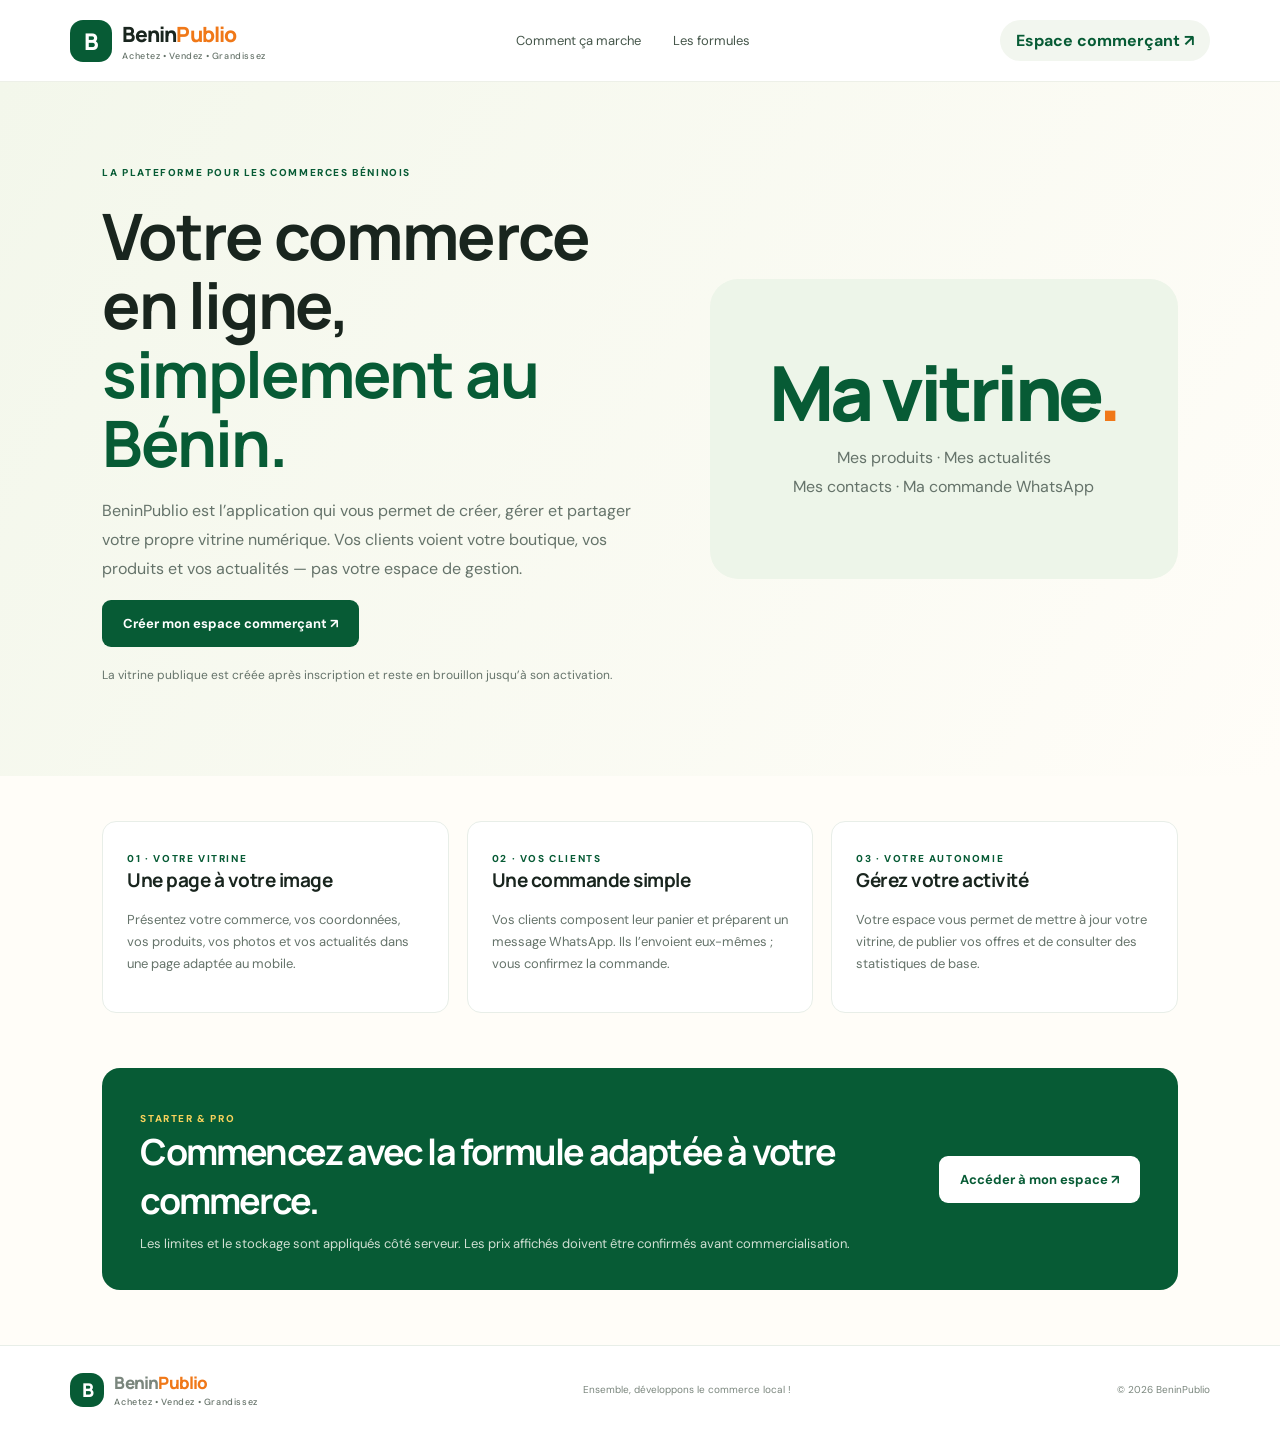
==== commit 4639d461: "feat(v16): position index as BeninPublio platform" ====
--- a/index.html
+++ b/index.html
@@ -1,9 +1,7 @@
-<!doctype html><html lang="fr"><head><meta charset="utf-8"><meta name="viewport" content="width=device-width,initial-scale=1"><meta name="theme-color" content="#075b35"><meta name="description" content="BeninPublio — Découvrez les commerces du Bénin, leurs produits et leurs actualités."><title>BeninPublio — Achetez • Vendez • Grandissez</title><link rel="stylesheet" href="styles.css"></head><body>
-<header class="topbar"><a class="brand" href="#"><span class="brand-mark">B</span><span>Benin<span class="orange">Publio</span><small>Achetez • Vendez • Grandissez</small></span></a><nav><a href="#boutiques">Boutiques</a><a href="#actualites">Actualités</a><a href="#comment">Comment ça marche</a><a href="merchant.html">Espace commerçant</a></nav><button id="cart-open" class="cart-button">Panier <span id="cart-count">0</span></button></header>
-<main><section class="hero"><div class="hero-copy"><span class="eyebrow">● Le commerce local, en mouvement</span><h1>Le Bénin achète.<br><span>Le Bénin grandit.</span></h1><p>Découvre les produits et les bonnes affaires des commerces près de toi. Simplement, directement, sur WhatsApp.</p><a class="primary" href="#boutiques">Explorer les produits ↗</a><div class="trust"><span>✓ Sans compte obligatoire</span><span>✓ Contact direct</span></div></div><div class="hero-art"><div class="sun"></div><div class="shop"><div class="awning"><i></i><i></i><i></i><i></i><i></i></div><div class="shop-sign">MON COMMERCE</div><div class="shop-window"><b>B</b><span>✳</span></div><div class="shop-base"></div></div><div class="floating-card">✦　<b>Local & accessible</b></div><div class="circle-note">100%<small>local</small></div></div></section>
-<section class="stats"><div><b>Une vitrine à soi</b><span>Produits et actualités réunis</span></div><div><b>Commande simplifiée</b><span>Un message WhatsApp suffit</span></div><div><b>Le commerce local</b><span>Plus visible, plus proche</span></div></section>
-<section id="boutiques" class="catalog"><div class="section-heading"><div><span class="eyebrow">Commerces actifs</span><h2 id="catalog-title">Les vitrines du Bénin<span class="orange">.</span></h2><p id="catalog-description">Des produits réellement publiés par les commerçants sur BeninPublio.</p></div><label class="search">⌕ <input id="search" type="search" placeholder="Rechercher un produit ou commerce..." aria-label="Rechercher un produit ou commerce"></label></div><div id="filters" class="filters"><button class="filter active" data-category="Tous">Tout voir</button></div><div id="stores" class="store-list" aria-label="Commerces actifs"></div><div id="products" class="products" aria-live="polite"><p class="empty">Chargement des produits publiés…</p></div><p id="catalog-status" class="demo-note" role="status"></p></section>
-<section id="actualites" class="catalog news-section"><div class="section-heading"><div><span class="eyebrow">Nouvelles des commerces</span><h2>Actualités & bonnes affaires<span class="orange">.</span></h2><p>Promotions, nouveautés et annonces publiées par les commerçants actifs.</p></div></div><div id="public-posts" class="news-grid" aria-live="polite"><p class="empty">Chargement des actualités…</p></div></section><section id="comment" class="how"><div><span class="eyebrow">Facile comme bonjour</span><h2>Du commerce à portée de main.</h2></div><div class="steps"><article><span>01</span><h3>Découvre</h3><p>Parcours les produits et trouve ce qu'il te faut.</p></article><article><span>02</span><h3>Compose ton panier</h3><p>Réunis tes articles avant de contacter le commerçant.</p></article><article><span>03</span><h3>Contacte directement</h3><p>WhatsApp prépare ton message. Tu vérifies et tu appuies sur Envoyer.</p></article></div></section>
-<section class="merchant-cta"><div><span class="eyebrow">Tu as un commerce ?</span><h2>Ta vitrine mérite<br>de se faire connaître.</h2><p>BeninPublio aide les commerçants à présenter leurs produits et leurs actualités en ligne.</p></div><a class="primary light" href="mailto:bonjour@beninpublio.com?subject=Int%C3%A9r%C3%AAt%20pour%20BeninPublio">Je veux en savoir plus ↗</a></section></main>
-<footer><a class="brand footer-brand" href="#"><span class="brand-mark">B</span><span>Benin<span class="orange">Publio</span><small>Achetez • Vendez • Grandissez</small></span></a><span>Ensemble, développons le commerce local !</span><span>© <span id="year"></span> BeninPublio</span></footer>
-<div id="cart-drawer" class="drawer" aria-hidden="true"><div class="drawer-panel"><div class="drawer-head"><div><span class="eyebrow">Ton panier</span><h2>Prêt à commander ?</h2></div><button id="cart-close" class="close" aria-label="Fermer">×</button></div><div id="cart-items"></div><div class="cart-total"><span>Total estimé</span><strong id="cart-total">0 FCFA</strong></div><p class="cart-disclaimer">La commande n'est pas confirmée avant la réponse du commerçant. Vérifie le message avant de l'envoyer.</p><p id="checkout-shop" class="cart-disclaimer">Le message sera préparé pour le commerce auquel appartiennent les articles du panier.</p><button id="checkout" class="primary checkout">Continuer sur WhatsApp ↗</button><button id="clear-cart" class="clear">Vider le panier</button></div></div><div id="toast" role="status" class="toast"></div><script src="app.js"></script></body></html>+<!doctype html>
+<html lang="fr"><head><meta charset="utf-8"><meta name="viewport" content="width=device-width,initial-scale=1"><meta name="theme-color" content="#075b35"><meta name="description" content="BeninPublio aide les commerçants béninois à créer, gérer et partager leur propre vitrine en ligne."><title>BeninPublio — Votre commerce en ligne, simplement au Bénin</title><link rel="stylesheet" href="styles.css"><style>.platform-hero{padding:78px max(8vw,24px);display:grid;grid-template-columns:1.1fr .9fr;gap:35px;align-items:center;background:linear-gradient(120deg,#f3f7eb,#fffdf8)}.platform-hero h1{max-width:720px}.platform-hero p{max-width:560px;line-height:1.8;color:#65736a}.platform-art{background:#edf5e9;border-radius:28px;min-height:300px;display:grid;place-items:center;text-align:center;padding:28px}.platform-art strong{display:block;font:800 clamp(40px,6vw,76px) Manrope;color:#075b35;letter-spacing:-4px}.platform-art span{color:#f07818;font-weight:800}.platform-points{display:grid;grid-template-columns:repeat(3,1fr);gap:18px;padding:45px max(8vw,24px)}.platform-points article{padding:24px;border:1px solid #e8eee8;border-radius:14px;background:#fff}.platform-points h2{font-size:19px;letter-spacing:-.5px}.platform-points p{font-size:13px;line-height:1.7;color:#65736a}.platform-cta{margin:10px max(8vw,24px) 55px;background:#075b35;color:white;border-radius:18px;padding:38px;display:flex;justify-content:space-between;align-items:center;gap:22px}.platform-cta h2{font-size:clamp(25px,3vw,36px);margin:0 0 10px}.platform-cta p{font-size:13px;color:#d0dfd3;margin:0}.platform-cta .primary{background:white;color:#075b35;white-space:nowrap}@media(max-width:750px){.platform-hero{grid-template-columns:1fr;padding:48px 23px}.platform-art{min-height:190px}.platform-points{grid-template-columns:1fr;padding:28px 23px}.platform-cta{margin:12px 16px 35px;padding:25px;align-items:flex-start;flex-direction:column}}.platform-note{font-size:12px;color:#65736a;margin-top:18px}</style></head>
+<body><header class="topbar"><a class="brand" href="/"><span class="brand-mark">B</span><span>Benin<span class="orange">Publio</span><small>Achetez • Vendez • Grandissez</small></span></a><nav><a href="#fonctionnement">Comment ça marche</a><a href="#formules">Les formules</a></nav><a class="cart-button" href="merchant.html">Espace commerçant ↗</a></header>
+<main><section class="platform-hero"><div><span class="eyebrow">La plateforme pour les commerces béninois</span><h1>Votre commerce en ligne,<br><span>simplement au Bénin.</span></h1><p>BeninPublio est l’application qui vous permet de créer, gérer et partager votre propre vitrine numérique. Vos clients voient votre boutique, vos produits et vos actualités — pas votre espace de gestion.</p><a class="primary" href="merchant.html">Créer mon espace commerçant ↗</a><p class="platform-note">La vitrine publique est créée après inscription et reste en brouillon jusqu’à son activation.</p></div><div class="platform-art" aria-label="Illustration de vitrine numérique"><div><strong>Ma vitrine<span>.</span></strong><p>Mes produits · Mes actualités<br>Mes contacts · Ma commande WhatsApp</p></div></div></section>
+<section id="fonctionnement" class="platform-points"><article><span class="eyebrow">01 · Votre vitrine</span><h2>Une page à votre image</h2><p>Présentez votre commerce, vos coordonnées, vos produits, vos photos et vos actualités dans une page adaptée au mobile.</p></article><article><span class="eyebrow">02 · Vos clients</span><h2>Une commande simple</h2><p>Vos clients composent leur panier et préparent un message WhatsApp. Ils l’envoient eux-mêmes ; vous confirmez la commande.</p></article><article><span class="eyebrow">03 · Votre autonomie</span><h2>Gérez votre activité</h2><p>Votre espace vous permet de mettre à jour votre vitrine, de publier vos offres et de consulter des statistiques de base.</p></article></section>
+<section id="formules" class="platform-cta"><div><span class="eyebrow" style="color:#f8d25c">Starter & PRO</span><h2>Commencez avec la formule adaptée à votre commerce.</h2><p>Les limites et le stockage sont appliqués côté serveur. Les prix affichés doivent être confirmés avant commercialisation.</p></div><a class="primary" href="merchant.html">Accéder à mon espace ↗</a></section></main>
+<footer><a class="brand footer-brand" href="/"><span class="brand-mark">B</span><span>Benin<span class="orange">Publio</span><small>Achetez • Vendez • Grandissez</small></span></a><span>Ensemble, développons le commerce local !</span><span>© <span id="year"></span> BeninPublio</span></footer><script>document.getElementById("year").textContent=new Date().getFullYear();const b=new URLSearchParams(location.search).get("boutique");if(b&&/^[a-z0-9-]+$/.test(b))location.replace("/b/"+encodeURIComponent(b));</script></body></html>
--- a/styles.css
+++ b/styles.css
@@ -1,3 +1,4 @@
 @import url('https://fonts.googleapis.com/css2?family=DM+Sans:wght@400;500;600;700&family=Manrope:wght@400;500;600;700;800&display=swap');:root{--green:#075b35;--deep:#063e27;--orange:#f07818;--yellow:#f5c400;--ink:#19251e;--muted:#65736a;--paper:#fffdf8;--line:#e8eee8}*{box-sizing:border-box}html{scroll-behavior:smooth}body{margin:0;background:var(--paper);color:var(--ink);font-family:'DM Sans',sans-serif}a{color:inherit;text-decoration:none}button,input{font:inherit}.topbar{height:82px;padding:0 max(5.5vw,24px);display:flex;align-items:center;justify-content:space-between;border-bottom:1px solid #edf0e8;background:#fff;gap:24px}.brand{display:flex;align-items:center;gap:10px;font:800 21px Manrope,sans-serif;letter-spacing:-.8px}.brand-mark{display:grid;place-items:center;width:42px;height:42px;background:var(--green);color:#fff;border-radius:13px;font-size:23px}.brand small{display:block;font:500 9px 'DM Sans',sans-serif;letter-spacing:.6px;color:#66736a;margin-top:2px}.orange{color:var(--orange)}nav{display:flex;gap:32px;font-size:13px;color:#45564a}.cart-button{background:#f2f6ef;border:0;border-radius:30px;padding:10px 16px;font-weight:700;color:var(--green);cursor:pointer}.cart-button span{display:inline-grid;place-items:center;background:var(--green);color:white;border-radius:50%;width:22px;height:22px;margin-left:5px;font-size:11px}.hero{display:grid;grid-template-columns:1.05fr .95fr;align-items:center;padding:72px max(8vw,28px) 64px;gap:32px;min-height:500px;background:linear-gradient(120deg,#f6f8ee,#fffdf8 65%);overflow:hidden}.eyebrow{text-transform:uppercase;letter-spacing:1.6px;font-size:10px;font-weight:800;color:var(--green)}h1,h2,h3,p{margin-top:0}h1,h2{font-family:Manrope,sans-serif;letter-spacing:-1.8px}h1{font-size:clamp(42px,5vw,68px);line-height:1.08;margin:20px 0}h1 span{color:var(--green)}.hero-copy>p{max-width:450px;line-height:1.8;color:var(--muted);font-size:15px;margin-bottom:26px}.primary{display:inline-flex;justify-content:center;align-items:center;gap:24px;padding:15px 21px;background:var(--green);color:white;border-radius:9px;font-size:13px;font-weight:700;border:0;cursor:pointer;transition:.2s}.primary:hover{background:var(--deep);transform:translateY(-2px)}.trust{display:flex;gap:20px;flex-wrap:wrap;color:#6c7a6d;font-size:11px;margin-top:24px}.hero-art{height:340px;position:relative;display:grid;place-items:center}.sun{position:absolute;width:285px;height:285px;border-radius:50%;background:#f6d35c;right:10%;top:5%;opacity:.8}.shop{position:relative;width:250px;height:250px;z-index:1;filter:drop-shadow(0 16px 12px #233e291c)}.awning{height:63px;display:flex;overflow:hidden;border-radius:8px 8px 0 0;border-bottom:6px solid #f2b64d}.awning i{flex:1;background:var(--green);clip-path:polygon(0 0,100% 0,100% 72%,50% 100%,0 72%)}.awning i:nth-child(even){background:#fff}.shop-sign{background:#fff;text-align:center;font:800 13px Manrope;padding:12px;color:var(--green);letter-spacing:1px}.shop-window{height:106px;background:#f0eadb;border:9px solid #fff;display:flex;align-items:center;justify-content:space-around}.shop-window b{display:grid;place-items:center;background:var(--green);color:white;width:58px;height:62px;border-radius:5px 5px 12px 12px;font:800 34px Manrope}.shop-window span{font-size:44px;color:var(--orange)}.shop-base{height:18px;background:#d8d0bc}.floating-card{position:absolute;left:0;bottom:28px;z-index:2;background:#fff;padding:17px;border-radius:12px;box-shadow:0 12px 35px #1b3e1c14;font-size:11px}.circle-note{position:absolute;right:0;bottom:45px;z-index:2;border-radius:50%;width:70px;height:70px;background:var(--orange);color:white;display:grid;place-content:center;text-align:center;font-weight:800;font-size:15px;transform:rotate(10deg)}.circle-note small{font-size:10px}.stats{display:grid;grid-template-columns:repeat(3,1fr);padding:25px max(8vw,28px);gap:24px;background:#fff;border-block:1px solid var(--line)}.stats div{padding-left:20px;border-left:2px solid var(--yellow)}.stats b,.stats span{display:block}.stats b{font-size:13px}.stats span{font-size:11px;color:var(--muted);margin-top:6px}.catalog{padding:85px max(8vw,28px)}.section-heading{display:flex;justify-content:space-between;align-items:end;gap:25px}.section-heading h2,.how h2,.merchant-cta h2{font-size:clamp(29px,3vw,42px);line-height:1.2;margin:12px 0}.section-heading p,.merchant-cta p{font-size:13px;color:var(--muted);line-height:1.7}.search{display:flex;align-items:center;gap:10px;width:min(310px,100%);border:1px solid #dfe7dc;background:#fff;border-radius:9px;padding:0 14px;height:46px;font-size:24px;color:var(--green)}.search input{width:100%;border:0;outline:0;background:transparent;font-size:12px}.filters{display:flex;gap:9px;margin:25px 0}.filter{border:1px solid #e0e8dd;background:#fff;border-radius:30px;padding:9px 16px;font-size:11px;cursor:pointer;color:#536257}.filter.active,.filter:hover{background:var(--green);color:white;border-color:var(--green)}.products{display:grid;grid-template-columns:repeat(4,minmax(0,1fr));gap:19px}.product{background:#fff;border:1px solid #e9eee7;border-radius:13px;overflow:hidden;transition:.2s}.product:hover{transform:translateY(-4px);box-shadow:0 14px 35px #0d3b1c0e}.product-art{height:175px;display:grid;place-items:center;position:relative;overflow:hidden}.product-art .emoji{font-size:70px;filter:drop-shadow(0 10px 8px #00000015)}.product-art .tag{position:absolute;top:12px;left:12px;background:#fff;border-radius:20px;padding:6px 9px;font-size:9px;font-weight:800;color:var(--green)}.product-body{padding:15px}.product-shop{font-size:10px;color:#78857a}.product h3{font:700 14px Manrope;margin:8px 0 13px;letter-spacing:-.2px}.product-foot{display:flex;align-items:center;justify-content:space-between;gap:5px}.price{font-size:14px;font-weight:800;color:var(--green)}.add{border:0;background:#edf5e9;color:var(--green);width:33px;height:33px;border-radius:9px;font-size:20px;cursor:pointer}.add:hover{background:var(--green);color:white}.demo-note{font-size:10px;color:#8a938b;margin-top:22px}.how{padding:65px max(8vw,28px);background:#f1f5ec;display:grid;grid-template-columns:.8fr 1.2fr;gap:40px}.steps{display:grid;grid-template-columns:repeat(3,1fr);gap:20px}.steps article{border-top:2px solid var(--yellow);padding-top:15px}.steps article>span{color:var(--orange);font:800 12px Manrope}.steps h3{font:700 15px Manrope;margin:17px 0 8px}.steps p{font-size:11px;color:var(--muted);line-height:1.7}.merchant-cta{margin:60px max(8vw,28px);border-radius:18px;background:var(--green);color:white;padding:40px 45px;display:flex;align-items:center;justify-content:space-between;gap:25px;position:relative;overflow:hidden}.merchant-cta:after{content:'';position:absolute;width:230px;height:230px;border:1px solid #ffffff20;border-radius:50%;right:18%;top:-120px}.merchant-cta .eyebrow{color:#f8d25c}.merchant-cta p{color:#d0dfd3;max-width:450px;margin-bottom:0}.primary.light{background:#fff;color:var(--green);white-space:nowrap;z-index:1}footer{padding:25px max(5.5vw,24px);display:flex;align-items:center;justify-content:space-between;gap:20px;background:#fff;border-top:1px solid var(--line);font-size:10px;color:#7a867d}.footer-brand{font-size:17px}.footer-brand .brand-mark{width:34px;height:34px;font-size:19px}.drawer{position:fixed;inset:0;background:#071e12a8;z-index:10;display:flex;justify-content:flex-end;opacity:0;visibility:hidden;transition:.2s}.drawer.open{opacity:1;visibility:visible}.drawer-panel{background:#fff;width:min(430px,100%);height:100%;padding:28px;overflow:auto;transform:translateX(30px);transition:.2s}.drawer.open .drawer-panel{transform:translateX(0)}.drawer-head{display:flex;justify-content:space-between;align-items:start}.drawer-head h2{font-size:25px;margin:9px 0 24px}.close{border:0;background:#f1f5ed;border-radius:50%;width:38px;height:38px;font-size:24px;cursor:pointer}.cart-row{display:flex;gap:12px;align-items:center;border-bottom:1px solid var(--line);padding:14px 0}.cart-emoji{font-size:30px;background:#f3f5ec;border-radius:10px;padding:8px}.cart-info{flex:1}.cart-info b,.cart-info small{display:block}.cart-info b{font-size:12px}.cart-info small{font-size:11px;color:var(--muted);margin-top:4px}.qty{display:flex;align-items:center;gap:8px}.qty button{border:1px solid var(--line);background:#fff;border-radius:6px;width:25px;height:25px;cursor:pointer}.cart-total{display:flex;justify-content:space-between;padding:22px 0;font-size:13px}.cart-total strong{font-size:17px;color:var(--green)}.cart-disclaimer{font-size:11px;color:#66746a;background:#f4f7f0;padding:12px;border-radius:8px;line-height:1.6}.phone-label{display:block;font-size:11px;font-weight:700;margin:20px 0 8px}.phone-input{width:100%;height:44px;border:1px solid #dfe7dc;border-radius:8px;padding:0 12px;outline-color:var(--green)}.checkout{width:100%;margin-top:12px}.clear{display:block;margin:15px auto;background:none;border:0;color:#758178;text-decoration:underline;font-size:11px;cursor:pointer}.empty{padding:40px 0;text-align:center;color:var(--muted);font-size:13px}.toast{position:fixed;bottom:24px;left:50%;transform:translate(-50%,20px);background:#143d27;color:#fff;padding:12px 20px;border-radius:9px;font-size:12px;opacity:0;pointer-events:none;transition:.2s;z-index:20}.toast.show{opacity:1;transform:translate(-50%,0)}@media(max-width:900px){.hero{padding-inline:6vw}.products{grid-template-columns:repeat(2,minmax(0,1fr))}.section-heading{align-items:start;flex-direction:column}.search{width:100%}.how{grid-template-columns:1fr}.merchant-cta{margin:35px 5vw;padding:32px;align-items:start;flex-direction:column}}@media(max-width:600px){.topbar{height:70px;padding:0 18px}nav{display:none}.brand{font-size:18px}.brand-mark{width:36px;height:36px}.cart-button{font-size:11px;padding:7px 10px}.hero{grid-template-columns:1fr;padding:50px 23px 25px;gap:0}.hero-art{height:275px;transform:scale(.88);transform-origin:top center;margin-bottom:-20px}.hero h1{font-size:45px}.hero-copy>p{font-size:13px}.stats{padding:20px 22px;grid-template-columns:1fr;gap:17px}.stats div{padding-left:14px}.catalog{padding:55px 20px}.products{gap:11px}.product-art{height:135px}.product-art .emoji{font-size:54px}.product-body{padding:11px}.product h3{font-size:12px}.price{font-size:12px}.filters{overflow-x:auto;padding-bottom:5px}.filter{white-space:nowrap}.how{padding:45px 23px}.steps{grid-template-columns:1fr;gap:22px}.steps article{display:grid;grid-template-columns:35px 1fr;column-gap:10px}.steps article>span{grid-row:span 2}.steps h3{margin:0 0 6px}.steps p{margin:0}.merchant-cta{margin:25px 16px;padding:27px}.merchant-cta h2{font-size:32px}footer{padding:22px;flex-wrap:wrap}footer>span:nth-child(2){order:3;width:100%}.footer-brand{font-size:15px}.footer-brand .brand-mark{width:30px;height:30px}}
 .store-list{display:grid;grid-template-columns:repeat(auto-fit,minmax(230px,1fr));gap:12px;margin:24px 0}.store-card{display:flex;align-items:center;gap:12px;padding:14px;background:#fff;border:1px solid var(--line);border-radius:12px;min-width:0}.store-card:hover{border-color:#b5cbb6;box-shadow:0 8px 24px #0d3b1c0b}.store-initial{display:grid;place-items:center;flex:0 0 42px;height:42px;border-radius:12px;background:#edf5e9;color:var(--green);font:800 18px Manrope}.store-card-copy{display:flex;flex:1;min-width:0;flex-direction:column;gap:4px}.store-card-copy b{font-size:13px;overflow-wrap:anywhere}.store-card-copy small{font-size:10px;color:var(--muted)}.product-shop{display:inline-block;font-size:10px;color:var(--green);font-weight:800;margin-bottom:6px}.product-description{font-size:11px;line-height:1.5;color:var(--muted);min-height:33px;margin-bottom:14px}.product-link{display:flex;text-decoration:none}.product-link .emoji{font-size:64px}.catalog .empty{grid-column:1/-1}.demo-note{line-height:1.6}@media(max-width:700px){.store-list{grid-template-columns:1fr}.product-description{min-height:0}}
 .product-art img{width:100%;height:100%;object-fit:cover;display:block}.product-art .tag{z-index:1}.product-art{background:#edf5e9}
+.news-grid{display:grid;grid-template-columns:repeat(auto-fit,minmax(250px,1fr));gap:16px}.news-card{overflow:hidden;background:#fff;border:1px solid var(--line);border-radius:13px}.news-card>img{display:block;width:100%;height:170px;object-fit:cover}.news-copy{padding:17px}.news-copy small{font-size:10px;color:var(--muted)}.news-copy h3{font:800 16px Manrope;margin:10px 0}.news-copy p{font-size:12px;line-height:1.7;color:var(--muted);white-space:pre-wrap}.news-copy a{font-size:11px;font-weight:800;color:var(--green)}.news-section{padding-top:40px;padding-bottom:60px}
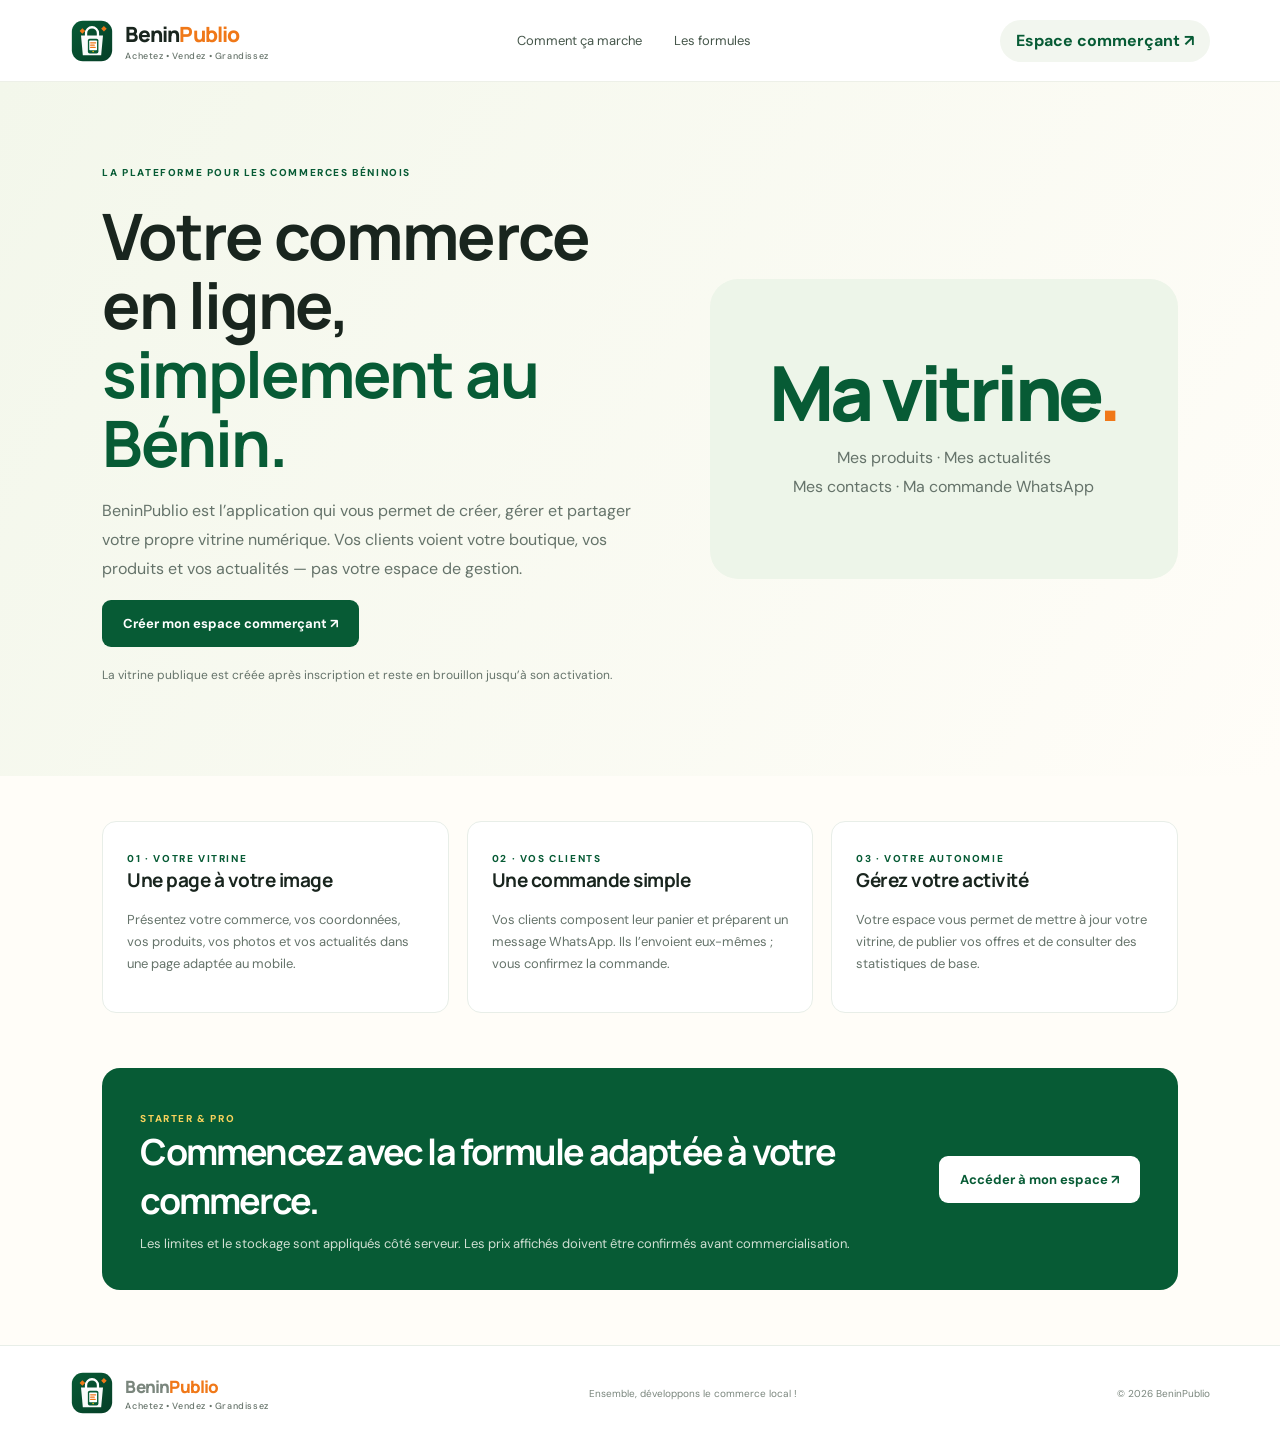
==== commit 99598477: "Apply BeninPublio brand mark and favicon" ====
--- a/index.html
+++ b/index.html
@@ -1,7 +1,7 @@
 <!doctype html>
-<html lang="fr"><head><meta charset="utf-8"><meta name="viewport" content="width=device-width,initial-scale=1"><meta name="theme-color" content="#075b35"><meta name="description" content="BeninPublio aide les commerçants béninois à créer, gérer et partager leur propre vitrine en ligne."><title>BeninPublio — Votre commerce en ligne, simplement au Bénin</title><link rel="stylesheet" href="styles.css"><style>.platform-hero{padding:78px max(8vw,24px);display:grid;grid-template-columns:1.1fr .9fr;gap:35px;align-items:center;background:linear-gradient(120deg,#f3f7eb,#fffdf8)}.platform-hero h1{max-width:720px}.platform-hero p{max-width:560px;line-height:1.8;color:#65736a}.platform-art{background:#edf5e9;border-radius:28px;min-height:300px;display:grid;place-items:center;text-align:center;padding:28px}.platform-art strong{display:block;font:800 clamp(40px,6vw,76px) Manrope;color:#075b35;letter-spacing:-4px}.platform-art span{color:#f07818;font-weight:800}.platform-points{display:grid;grid-template-columns:repeat(3,1fr);gap:18px;padding:45px max(8vw,24px)}.platform-points article{padding:24px;border:1px solid #e8eee8;border-radius:14px;background:#fff}.platform-points h2{font-size:19px;letter-spacing:-.5px}.platform-points p{font-size:13px;line-height:1.7;color:#65736a}.platform-cta{margin:10px max(8vw,24px) 55px;background:#075b35;color:white;border-radius:18px;padding:38px;display:flex;justify-content:space-between;align-items:center;gap:22px}.platform-cta h2{font-size:clamp(25px,3vw,36px);margin:0 0 10px}.platform-cta p{font-size:13px;color:#d0dfd3;margin:0}.platform-cta .primary{background:white;color:#075b35;white-space:nowrap}@media(max-width:750px){.platform-hero{grid-template-columns:1fr;padding:48px 23px}.platform-art{min-height:190px}.platform-points{grid-template-columns:1fr;padding:28px 23px}.platform-cta{margin:12px 16px 35px;padding:25px;align-items:flex-start;flex-direction:column}}.platform-note{font-size:12px;color:#65736a;margin-top:18px}</style></head>
-<body><header class="topbar"><a class="brand" href="/"><span class="brand-mark">B</span><span>Benin<span class="orange">Publio</span><small>Achetez • Vendez • Grandissez</small></span></a><nav><a href="#fonctionnement">Comment ça marche</a><a href="#formules">Les formules</a></nav><a class="cart-button" href="merchant.html">Espace commerçant ↗</a></header>
+<html lang="fr"><head><meta charset="utf-8"><meta name="viewport" content="width=device-width,initial-scale=1"><link rel="icon" type="image/svg+xml" href="/assets/favicon.svg"><meta name="theme-color" content="#075b35"><meta name="description" content="BeninPublio aide les commerçants béninois à créer, gérer et partager leur propre vitrine en ligne."><title>BeninPublio — Votre commerce en ligne, simplement au Bénin</title><link rel="stylesheet" href="styles.css"><style>.platform-hero{padding:78px max(8vw,24px);display:grid;grid-template-columns:1.1fr .9fr;gap:35px;align-items:center;background:linear-gradient(120deg,#f3f7eb,#fffdf8)}.platform-hero h1{max-width:720px}.platform-hero p{max-width:560px;line-height:1.8;color:#65736a}.platform-art{background:#edf5e9;border-radius:28px;min-height:300px;display:grid;place-items:center;text-align:center;padding:28px}.platform-art strong{display:block;font:800 clamp(40px,6vw,76px) Manrope;color:#075b35;letter-spacing:-4px}.platform-art span{color:#f07818;font-weight:800}.platform-points{display:grid;grid-template-columns:repeat(3,1fr);gap:18px;padding:45px max(8vw,24px)}.platform-points article{padding:24px;border:1px solid #e8eee8;border-radius:14px;background:#fff}.platform-points h2{font-size:19px;letter-spacing:-.5px}.platform-points p{font-size:13px;line-height:1.7;color:#65736a}.platform-cta{margin:10px max(8vw,24px) 55px;background:#075b35;color:white;border-radius:18px;padding:38px;display:flex;justify-content:space-between;align-items:center;gap:22px}.platform-cta h2{font-size:clamp(25px,3vw,36px);margin:0 0 10px}.platform-cta p{font-size:13px;color:#d0dfd3;margin:0}.platform-cta .primary{background:white;color:#075b35;white-space:nowrap}@media(max-width:750px){.platform-hero{grid-template-columns:1fr;padding:48px 23px}.platform-art{min-height:190px}.platform-points{grid-template-columns:1fr;padding:28px 23px}.platform-cta{margin:12px 16px 35px;padding:25px;align-items:flex-start;flex-direction:column}}.platform-note{font-size:12px;color:#65736a;margin-top:18px}</style></head>
+<body><header class="topbar"><a class="brand" href="/"><img class="brand-logo" src="/assets/beninpublio-mark.svg" alt="" width="44" height="44"><span>Benin<span class="orange">Publio</span><small>Achetez • Vendez • Grandissez</small></span></a><nav><a href="#fonctionnement">Comment ça marche</a><a href="#formules">Les formules</a></nav><a class="cart-button" href="merchant.html">Espace commerçant ↗</a></header>
 <main><section class="platform-hero"><div><span class="eyebrow">La plateforme pour les commerces béninois</span><h1>Votre commerce en ligne,<br><span>simplement au Bénin.</span></h1><p>BeninPublio est l’application qui vous permet de créer, gérer et partager votre propre vitrine numérique. Vos clients voient votre boutique, vos produits et vos actualités — pas votre espace de gestion.</p><a class="primary" href="merchant.html">Créer mon espace commerçant ↗</a><p class="platform-note">La vitrine publique est créée après inscription et reste en brouillon jusqu’à son activation.</p></div><div class="platform-art" aria-label="Illustration de vitrine numérique"><div><strong>Ma vitrine<span>.</span></strong><p>Mes produits · Mes actualités<br>Mes contacts · Ma commande WhatsApp</p></div></div></section>
 <section id="fonctionnement" class="platform-points"><article><span class="eyebrow">01 · Votre vitrine</span><h2>Une page à votre image</h2><p>Présentez votre commerce, vos coordonnées, vos produits, vos photos et vos actualités dans une page adaptée au mobile.</p></article><article><span class="eyebrow">02 · Vos clients</span><h2>Une commande simple</h2><p>Vos clients composent leur panier et préparent un message WhatsApp. Ils l’envoient eux-mêmes ; vous confirmez la commande.</p></article><article><span class="eyebrow">03 · Votre autonomie</span><h2>Gérez votre activité</h2><p>Votre espace vous permet de mettre à jour votre vitrine, de publier vos offres et de consulter des statistiques de base.</p></article></section>
 <section id="formules" class="platform-cta"><div><span class="eyebrow" style="color:#f8d25c">Starter & PRO</span><h2>Commencez avec la formule adaptée à votre commerce.</h2><p>Les limites et le stockage sont appliqués côté serveur. Les prix affichés doivent être confirmés avant commercialisation.</p></div><a class="primary" href="merchant.html">Accéder à mon espace ↗</a></section></main>
-<footer><a class="brand footer-brand" href="/"><span class="brand-mark">B</span><span>Benin<span class="orange">Publio</span><small>Achetez • Vendez • Grandissez</small></span></a><span>Ensemble, développons le commerce local !</span><span>© <span id="year"></span> BeninPublio</span></footer><script>document.getElementById("year").textContent=new Date().getFullYear();const b=new URLSearchParams(location.search).get("boutique");if(b&&/^[a-z0-9-]+$/.test(b))location.replace("/b/"+encodeURIComponent(b));</script></body></html>+<footer><a class="brand footer-brand" href="/"><img class="brand-logo" src="/assets/beninpublio-mark.svg" alt="" width="44" height="44"><span>Benin<span class="orange">Publio</span><small>Achetez • Vendez • Grandissez</small></span></a><span>Ensemble, développons le commerce local !</span><span>© <span id="year"></span> BeninPublio</span></footer><script>document.getElementById("year").textContent=new Date().getFullYear();const b=new URLSearchParams(location.search).get("boutique");if(b&&/^[a-z0-9-]+$/.test(b))location.replace("/b/"+encodeURIComponent(b));</script></body></html>
--- a/styles.css
+++ b/styles.css
@@ -2,3 +2,23 @@
 .store-list{display:grid;grid-template-columns:repeat(auto-fit,minmax(230px,1fr));gap:12px;margin:24px 0}.store-card{display:flex;align-items:center;gap:12px;padding:14px;background:#fff;border:1px solid var(--line);border-radius:12px;min-width:0}.store-card:hover{border-color:#b5cbb6;box-shadow:0 8px 24px #0d3b1c0b}.store-initial{display:grid;place-items:center;flex:0 0 42px;height:42px;border-radius:12px;background:#edf5e9;color:var(--green);font:800 18px Manrope}.store-card-copy{display:flex;flex:1;min-width:0;flex-direction:column;gap:4px}.store-card-copy b{font-size:13px;overflow-wrap:anywhere}.store-card-copy small{font-size:10px;color:var(--muted)}.product-shop{display:inline-block;font-size:10px;color:var(--green);font-weight:800;margin-bottom:6px}.product-description{font-size:11px;line-height:1.5;color:var(--muted);min-height:33px;margin-bottom:14px}.product-link{display:flex;text-decoration:none}.product-link .emoji{font-size:64px}.catalog .empty{grid-column:1/-1}.demo-note{line-height:1.6}@media(max-width:700px){.store-list{grid-template-columns:1fr}.product-description{min-height:0}}
 .product-art img{width:100%;height:100%;object-fit:cover;display:block}.product-art .tag{z-index:1}.product-art{background:#edf5e9}
 .news-grid{display:grid;grid-template-columns:repeat(auto-fit,minmax(250px,1fr));gap:16px}.news-card{overflow:hidden;background:#fff;border:1px solid var(--line);border-radius:13px}.news-card>img{display:block;width:100%;height:170px;object-fit:cover}.news-copy{padding:17px}.news-copy small{font-size:10px;color:var(--muted)}.news-copy h3{font:800 16px Manrope;margin:10px 0}.news-copy p{font-size:12px;line-height:1.7;color:var(--muted);white-space:pre-wrap}.news-copy a{font-size:11px;font-weight:800;color:var(--green)}.news-section{padding-top:40px;padding-bottom:60px}
+
+/* BeninPublio Design Brief V1 — accessible, mobile-first component layer */
+:root{--bp-green:#075B35;--bp-green-deep:#063E27;--bp-orange:#F07818;--bp-yellow:#F5C400;--bp-white:#FFFFFF;--bp-gray:#F5F5F5;--bp-text:#333333;--bp-muted:#666666;--bp-radius:12px;--bp-shadow:0 8px 28px rgba(6,62,39,.08)}
+.brand-logo{display:block;width:44px;height:44px;flex:0 0 44px;object-fit:contain}.brand{gap:11px}
+button,a,input,textarea,select{touch-action:manipulation}
+button:focus-visible,a:focus-visible,input:focus-visible,textarea:focus-visible,select:focus-visible{outline:3px solid #F07818;outline-offset:3px}
+button:disabled{opacity:.55;cursor:not-allowed}
+.panel,.admin-panel,.store-product,.store-post{box-shadow:0 2px 12px rgba(6,62,39,.025)}
+.field,.admin-field{color:#333}.control,.admin-input{min-height:44px;color:#333}
+.primary,.mini-btn,.cart-button,.store-whatsapp,.store-add,.store-cart-open{min-height:42px}
+.primary:focus-visible,.store-add:focus-visible,.store-cart-open:focus-visible{outline-color:#F07818}
+.store-mobile-cta{display:none}
+@media(max-width:600px){
+.brand-logo{width:38px;height:38px;flex-basis:38px}
+body:has(.store-mobile-cta){padding-bottom:76px}
+.store-mobile-cta{display:block;position:fixed;z-index:25;bottom:0;left:0;right:0;padding:10px 14px calc(10px + env(safe-area-inset-bottom));background:rgba(255,255,255,.97);border-top:1px solid #e8eee8;box-shadow:0 -8px 25px rgba(6,62,39,.09)}
+.store-mobile-cta button{display:flex;align-items:center;justify-content:center;gap:10px;width:100%;min-height:48px;border:0;border-radius:10px;background:#075B35;color:#fff;font-weight:800;font-size:14px;cursor:pointer}
+.store-mobile-cta span{display:inline-grid;place-items:center;min-width:23px;height:23px;padding:0 6px;border-radius:99px;background:#F07818;color:#fff;font-size:12px}
+}
+@media(prefers-reduced-motion:reduce){*,*::before,*::after{scroll-behavior:auto!important;animation-duration:.01ms!important;animation-iteration-count:1!important;transition-duration:.01ms!important}}
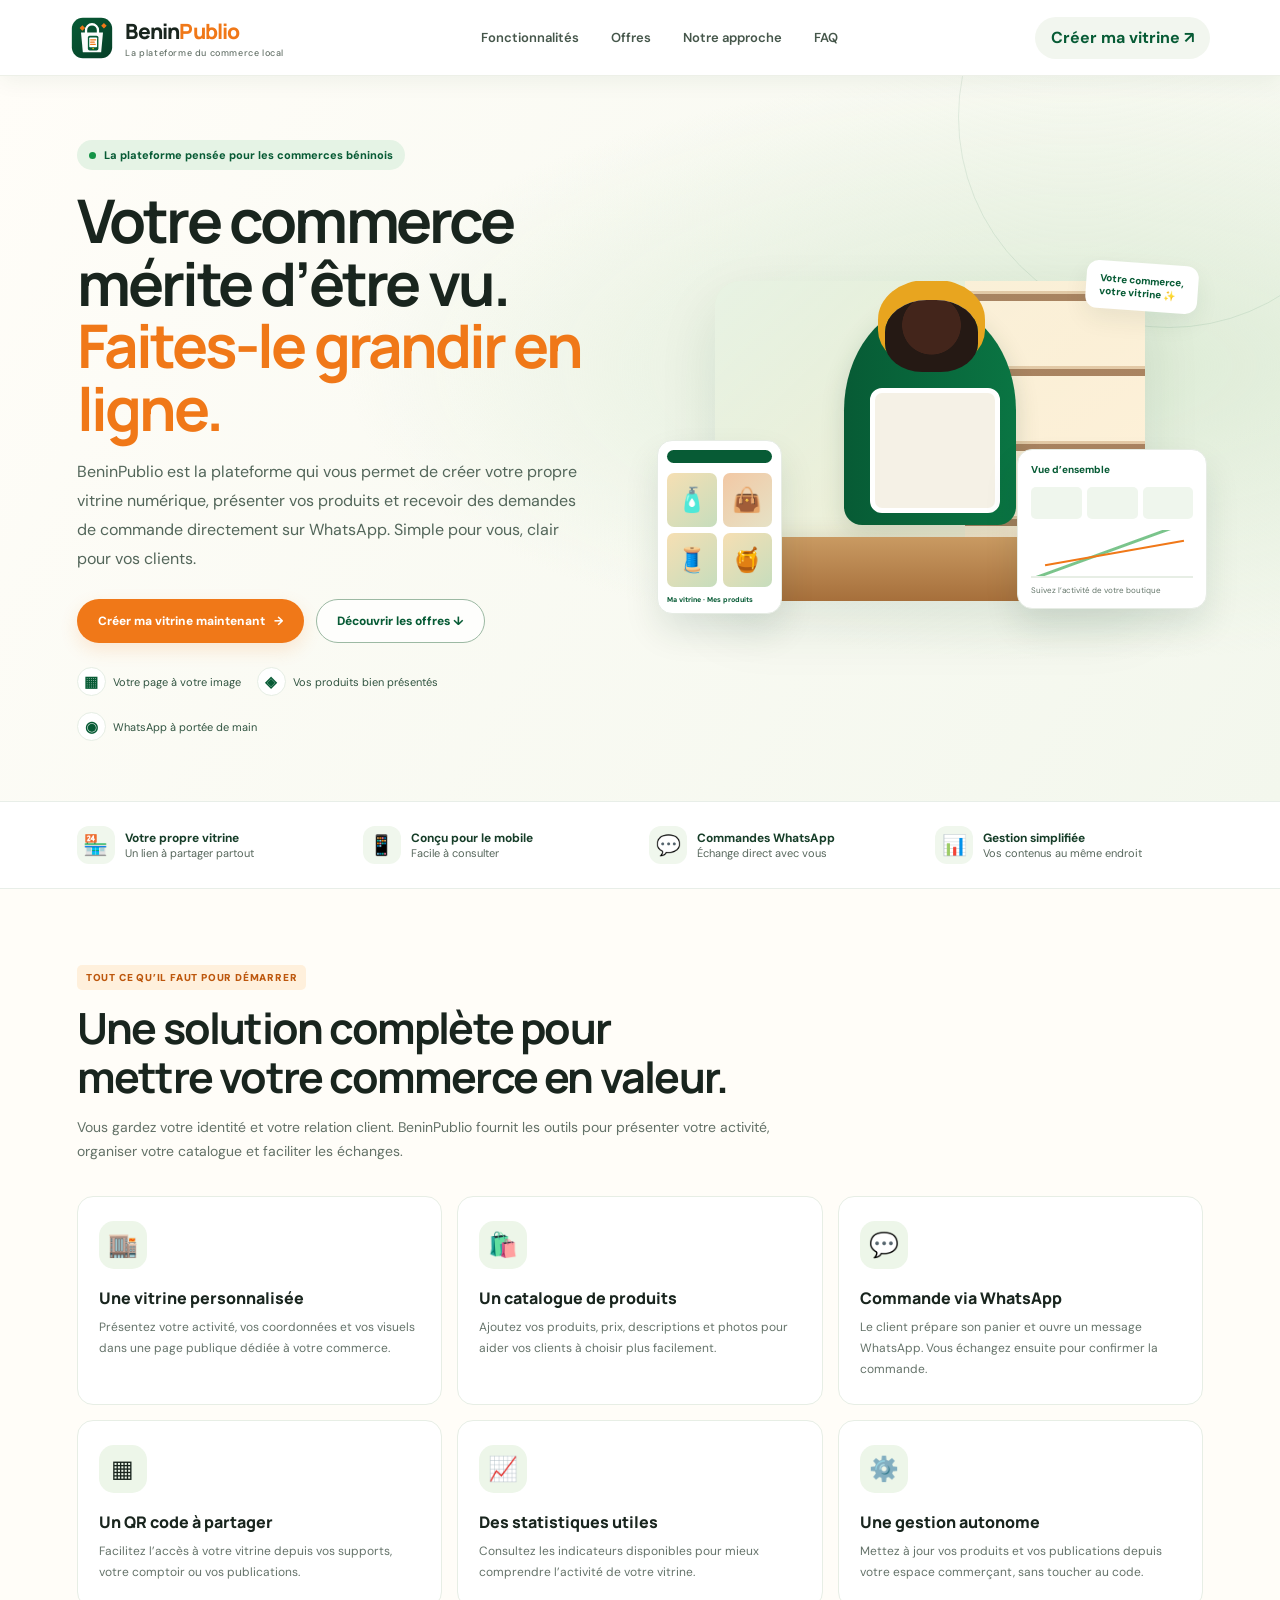
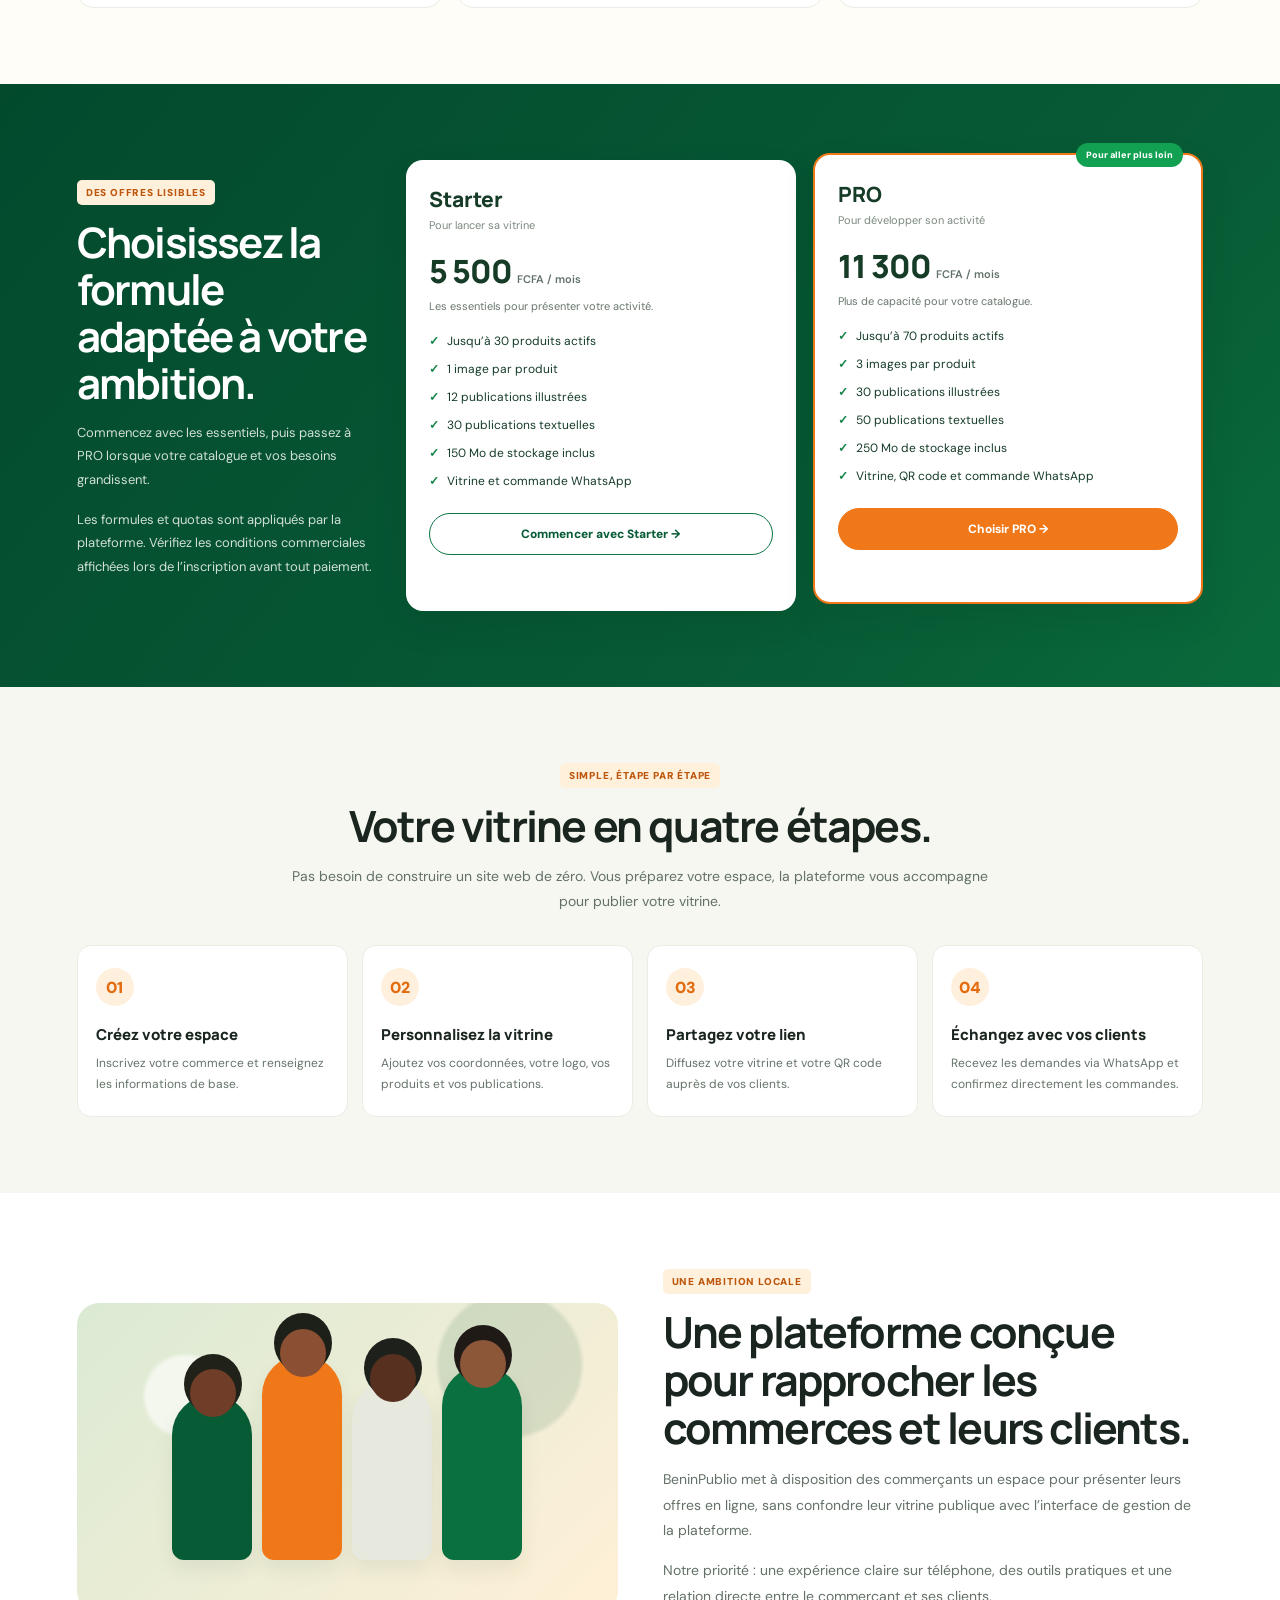
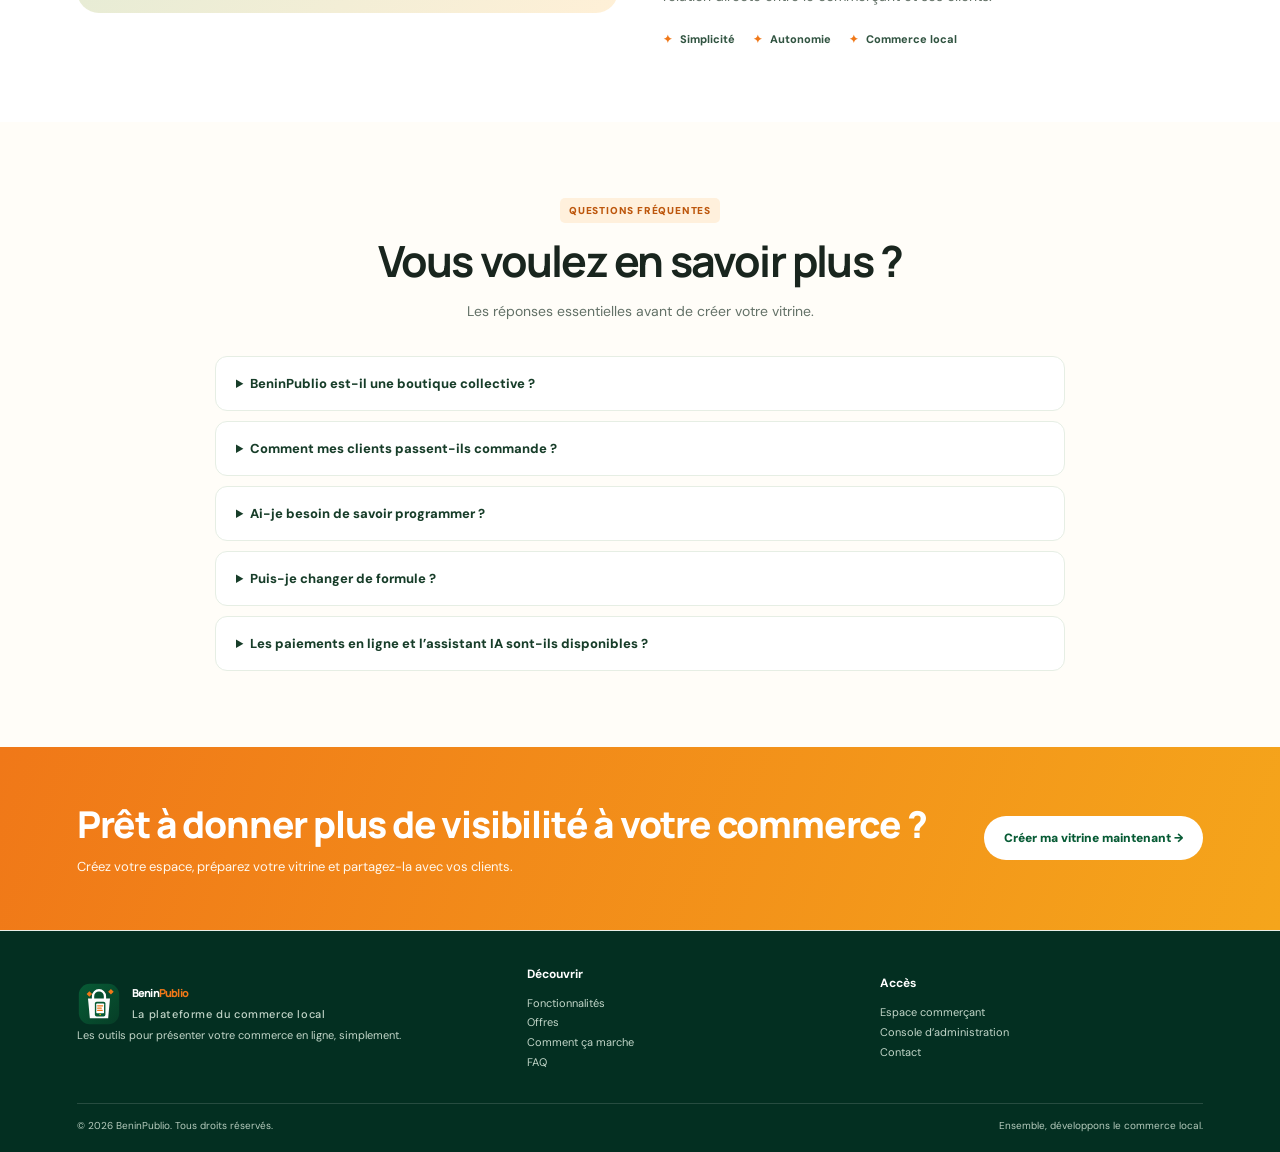
==== commit 97beac7a: "Redesign BeninPublio homepage as long platform landing page with features and offers" ====
--- a/index.html
+++ b/index.html
@@ -1,7 +1,43 @@
 <!doctype html>
-<html lang="fr"><head><meta charset="utf-8"><meta name="viewport" content="width=device-width,initial-scale=1"><link rel="icon" type="image/svg+xml" href="/assets/favicon.svg"><meta name="theme-color" content="#075b35"><meta name="description" content="BeninPublio aide les commerçants béninois à créer, gérer et partager leur propre vitrine en ligne."><title>BeninPublio — Votre commerce en ligne, simplement au Bénin</title><link rel="stylesheet" href="styles.css"><style>.platform-hero{padding:78px max(8vw,24px);display:grid;grid-template-columns:1.1fr .9fr;gap:35px;align-items:center;background:linear-gradient(120deg,#f3f7eb,#fffdf8)}.platform-hero h1{max-width:720px}.platform-hero p{max-width:560px;line-height:1.8;color:#65736a}.platform-art{background:#edf5e9;border-radius:28px;min-height:300px;display:grid;place-items:center;text-align:center;padding:28px}.platform-art strong{display:block;font:800 clamp(40px,6vw,76px) Manrope;color:#075b35;letter-spacing:-4px}.platform-art span{color:#f07818;font-weight:800}.platform-points{display:grid;grid-template-columns:repeat(3,1fr);gap:18px;padding:45px max(8vw,24px)}.platform-points article{padding:24px;border:1px solid #e8eee8;border-radius:14px;background:#fff}.platform-points h2{font-size:19px;letter-spacing:-.5px}.platform-points p{font-size:13px;line-height:1.7;color:#65736a}.platform-cta{margin:10px max(8vw,24px) 55px;background:#075b35;color:white;border-radius:18px;padding:38px;display:flex;justify-content:space-between;align-items:center;gap:22px}.platform-cta h2{font-size:clamp(25px,3vw,36px);margin:0 0 10px}.platform-cta p{font-size:13px;color:#d0dfd3;margin:0}.platform-cta .primary{background:white;color:#075b35;white-space:nowrap}@media(max-width:750px){.platform-hero{grid-template-columns:1fr;padding:48px 23px}.platform-art{min-height:190px}.platform-points{grid-template-columns:1fr;padding:28px 23px}.platform-cta{margin:12px 16px 35px;padding:25px;align-items:flex-start;flex-direction:column}}.platform-note{font-size:12px;color:#65736a;margin-top:18px}</style></head>
-<body><header class="topbar"><a class="brand" href="/"><img class="brand-logo" src="/assets/beninpublio-mark.svg" alt="" width="44" height="44"><span>Benin<span class="orange">Publio</span><small>Achetez • Vendez • Grandissez</small></span></a><nav><a href="#fonctionnement">Comment ça marche</a><a href="#formules">Les formules</a></nav><a class="cart-button" href="merchant.html">Espace commerçant ↗</a></header>
-<main><section class="platform-hero"><div><span class="eyebrow">La plateforme pour les commerces béninois</span><h1>Votre commerce en ligne,<br><span>simplement au Bénin.</span></h1><p>BeninPublio est l’application qui vous permet de créer, gérer et partager votre propre vitrine numérique. Vos clients voient votre boutique, vos produits et vos actualités — pas votre espace de gestion.</p><a class="primary" href="merchant.html">Créer mon espace commerçant ↗</a><p class="platform-note">La vitrine publique est créée après inscription et reste en brouillon jusqu’à son activation.</p></div><div class="platform-art" aria-label="Illustration de vitrine numérique"><div><strong>Ma vitrine<span>.</span></strong><p>Mes produits · Mes actualités<br>Mes contacts · Ma commande WhatsApp</p></div></div></section>
-<section id="fonctionnement" class="platform-points"><article><span class="eyebrow">01 · Votre vitrine</span><h2>Une page à votre image</h2><p>Présentez votre commerce, vos coordonnées, vos produits, vos photos et vos actualités dans une page adaptée au mobile.</p></article><article><span class="eyebrow">02 · Vos clients</span><h2>Une commande simple</h2><p>Vos clients composent leur panier et préparent un message WhatsApp. Ils l’envoient eux-mêmes ; vous confirmez la commande.</p></article><article><span class="eyebrow">03 · Votre autonomie</span><h2>Gérez votre activité</h2><p>Votre espace vous permet de mettre à jour votre vitrine, de publier vos offres et de consulter des statistiques de base.</p></article></section>
-<section id="formules" class="platform-cta"><div><span class="eyebrow" style="color:#f8d25c">Starter & PRO</span><h2>Commencez avec la formule adaptée à votre commerce.</h2><p>Les limites et le stockage sont appliqués côté serveur. Les prix affichés doivent être confirmés avant commercialisation.</p></div><a class="primary" href="merchant.html">Accéder à mon espace ↗</a></section></main>
-<footer><a class="brand footer-brand" href="/"><img class="brand-logo" src="/assets/beninpublio-mark.svg" alt="" width="44" height="44"><span>Benin<span class="orange">Publio</span><small>Achetez • Vendez • Grandissez</small></span></a><span>Ensemble, développons le commerce local !</span><span>© <span id="year"></span> BeninPublio</span></footer><script>document.getElementById("year").textContent=new Date().getFullYear();const b=new URLSearchParams(location.search).get("boutique");if(b&&/^[a-z0-9-]+$/.test(b))location.replace("/b/"+encodeURIComponent(b));</script></body></html>+<html lang="fr">
+<head>
+<meta charset="utf-8"><meta name="viewport" content="width=device-width,initial-scale=1">
+<meta name="theme-color" content="#075b35">
+<meta name="description" content="BeninPublio est la plateforme qui aide les commerçants béninois à créer leur vitrine en ligne, présenter leurs produits et recevoir des commandes via WhatsApp.">
+<link rel="icon" type="image/svg+xml" href="/assets/favicon.svg">
+<title>BeninPublio — La plateforme qui fait grandir votre commerce</title>
+<link rel="stylesheet" href="styles.css">
+<style>
+:root{--bp-green:#075b35;--bp-deep:#043e29;--bp-orange:#f07818;--bp-yellow:#f5c400;--bp-cream:#fffdf8}
+html{scroll-behavior:smooth;scroll-padding-top:86px}.topbar{position:sticky;top:0;z-index:30;height:76px;box-shadow:0 4px 22px #073d2610}.topbar nav a{font-weight:600}.topbar nav a:hover{color:var(--bp-orange)}.brand{white-space:nowrap}
+.home-hero{position:relative;isolation:isolate;overflow:hidden;display:grid;grid-template-columns:1fr 1fr;gap:34px;align-items:center;padding:64px max(6vw,24px) 60px;background:radial-gradient(ellipse at 84% 40%,#dcebd5 0,transparent 48%),linear-gradient(120deg,#fffdf8,#f3f7ed)}
+.home-hero:before{content:"";position:absolute;z-index:-1;width:420px;height:420px;border:1px solid #075b3517;border-radius:50%;right:-100px;top:-170px}.home-copy{max-width:650px}.pill{display:inline-flex;align-items:center;gap:8px;background:#e5f3e5;color:var(--bp-green);border-radius:30px;padding:8px 12px;font-size:11px;font-weight:800}.pill:before{content:"";width:7px;height:7px;border-radius:50%;background:#159447}.home-hero h1{font-size:clamp(39px,4.7vw,64px);line-height:1.04;letter-spacing:-2.8px;margin:19px 0}.home-hero h1 em{font-style:normal;color:var(--bp-orange)}.home-hero .lead{font-size:16px;line-height:1.8;color:#53665a;max-width:510px}.hero-actions{display:flex;gap:12px;flex-wrap:wrap;margin:26px 0 22px}.btn-outline{display:inline-flex;align-items:center;justify-content:center;border:1px solid #9cb9a3;color:var(--bp-green);border-radius:30px;padding:13px 20px;font-size:12px;font-weight:800;background:#ffffffc9}.btn-orange{background:var(--bp-orange);color:white;border-radius:30px;padding:14px 21px;display:inline-flex;align-items:center;gap:9px;font-size:12px;font-weight:800;box-shadow:0 7px 18px #f0781828}.hero-benefits{display:flex;gap:16px;flex-wrap:wrap;margin-top:24px;color:#315441;font-size:11px}.hero-benefits span{display:flex;align-items:center;gap:7px}.hero-benefits b{display:grid;place-items:center;width:29px;height:29px;background:white;color:var(--bp-green);border:1px solid #e6eee4;border-radius:50%;font-size:15px}
+.hero-visual{position:relative;min-height:380px;display:grid;place-items:center}.visual-shop{width:min(88%,430px);height:320px;position:relative;border-radius:25px;background:linear-gradient(145deg,#d5e8cc,#fff4df);box-shadow:0 24px 60px #183d2418;overflow:hidden}.visual-shop:before{content:"";position:absolute;inset:0;background:linear-gradient(135deg,#ffffff75,transparent 60%)}.shop-shelf{position:absolute;right:0;top:0;width:42%;height:100%;background:repeating-linear-gradient(0deg,#986943 0 7px,#e0c09a 7px 10px,#fff0d7 10px 75px);opacity:.8}.shop-person{position:absolute;z-index:2;left:30%;top:24px;width:40%;height:220px;border-radius:48% 48% 18px 18px;background:linear-gradient(90deg,#075b35,#0a7543);box-shadow:0 8px 25px #123d2728}.shop-person:before{content:"";position:absolute;left:24%;top:-5px;width:54%;height:72px;border-radius:45% 45% 40% 40%;background:radial-gradient(circle at 50% 35%,#43251b 0 44%,#251914 45% 100%);box-shadow:0 -13px 0 7px #e8a51f}.shop-person:after{content:"";position:absolute;left:15%;top:83px;width:70%;height:115px;border-radius:12px;background:#f5f1e6;border:5px solid #fff}.visual-counter{position:absolute;z-index:3;bottom:0;left:0;right:0;height:64px;background:linear-gradient(#c99a62,#a66f3b);box-shadow:0 -6px 15px #6a49221a}.phone-card,.dash-card{position:absolute;z-index:5;background:white;border:1px solid #e6ece4;border-radius:15px;box-shadow:0 18px 35px #0b39221c}.phone-card{left:0;bottom:17px;width:125px;padding:9px}.phone-head{height:13px;background:#075b35;border-radius:8px;margin-bottom:10px}.phone-products{display:grid;grid-template-columns:1fr 1fr;gap:6px}.phone-products i{height:54px;border-radius:7px;background:linear-gradient(140deg,#f6dfb3,#c6ddbd);display:grid;place-items:center;font-style:normal;font-size:24px}.phone-products i:nth-child(2){background:linear-gradient(140deg,#f2c8a4,#e6e2c6)}.phone-card small{display:block;font-size:7px;color:#075b35;font-weight:800;margin-top:8px}.dash-card{right:-4px;bottom:22px;width:190px;padding:13px}.dash-title{font-size:10px;font-weight:800;color:#075b35}.dash-stats{display:grid;grid-template-columns:repeat(3,1fr);gap:5px;margin:11px 0}.dash-stats i{height:32px;background:#eff6ed;border-radius:5px}.chart{height:48px;border-bottom:2px solid #e7eee5;background:linear-gradient(160deg,transparent 45%,#7ac48b 46% 48%,transparent 49%);position:relative}.chart:after{content:"";position:absolute;left:8%;right:5%;top:22px;height:2px;background:#f07818;transform:rotate(-10deg)}.floating-note{position:absolute;z-index:6;right:1%;top:12px;background:white;padding:11px 14px;border-radius:12px;box-shadow:0 10px 25px #123d2712;font-size:10px;font-weight:800;color:#075b35;transform:rotate(4deg)}
+.trust-strip{display:grid;grid-template-columns:repeat(4,1fr);gap:18px;padding:24px max(6vw,24px);background:white;border-block:1px solid #e8eee8}.trust-strip div{display:flex;align-items:center;gap:10px;font-size:11px;color:#56665b}.trust-strip b{display:block;font-size:12px;color:#163d28}.trust-icon{width:38px;height:38px;flex:0 0 38px;display:grid;place-items:center;border-radius:12px;background:#f0f7ed;font-size:20px}
+.section{padding:76px max(6vw,24px)}.section-head{max-width:700px;margin-bottom:32px}.section-head.center{text-align:center;margin-inline:auto}.section-kicker{display:inline-block;background:#fff0dc;color:#bd570d;border-radius:5px;padding:6px 9px;font-size:10px;font-weight:900;letter-spacing:.8px;text-transform:uppercase}.section h2{font-size:clamp(30px,3.5vw,43px);line-height:1.12;letter-spacing:-1.8px;margin:14px 0}.section-head p{color:#637167;line-height:1.75;font-size:14px}.features-grid{display:grid;grid-template-columns:repeat(3,1fr);gap:15px}.feature-card{padding:24px 21px;border:1px solid #e7eee5;border-radius:16px;background:white;transition:transform .2s,box-shadow .2s}.feature-card:hover{transform:translateY(-4px);box-shadow:0 14px 30px #0b39220c}.feature-icon{display:grid;place-items:center;width:48px;height:48px;border-radius:15px;background:#edf6e9;font-size:24px;margin-bottom:18px}.feature-card h3{font:800 16px Manrope,sans-serif;margin-bottom:8px}.feature-card p{font-size:12px;line-height:1.75;color:#65736a;margin:0}
+.pricing{background:linear-gradient(130deg,#034a2d,#075b35 70%,#0a6a3c);color:white}.pricing .section-head p{color:#d0e0d4}.pricing-layout{display:grid;grid-template-columns:.8fr 1fr 1fr;gap:17px;align-items:stretch}.pricing-intro{padding:20px 15px 20px 0}.pricing-intro h2{font-size:clamp(30px,3.4vw,42px)}.pricing-intro p{font-size:13px;line-height:1.8;color:#d2e0d6}.price-card{position:relative;background:white;color:#163c28;border-radius:17px;padding:25px 23px;box-shadow:0 15px 35px #002b181c}.price-card.pro{border:2px solid #f07818;transform:translateY(-7px)}.recommended{position:absolute;top:-12px;right:18px;background:#12a052;color:white;border-radius:20px;padding:6px 10px;font-size:9px;font-weight:900}.plan-name{font:800 21px Manrope,sans-serif}.plan-sub{font-size:11px;color:#7b897f;margin-top:5px}.plan-price{margin:17px 0 6px;font:800 clamp(25px,2.5vw,34px) Manrope,sans-serif;letter-spacing:-1px}.plan-price small{font:600 11px 'DM Sans',sans-serif;letter-spacing:0;color:#617167}.plan-desc{font-size:11px;color:#69776d}.plan-list{list-style:none;padding:0;margin:20px 0 24px;display:grid;gap:12px}.plan-list li{font-size:12px;display:flex;gap:8px;align-items:flex-start}.plan-list li:before{content:"✓";color:#138347;font-weight:900}.plan-button{display:flex;justify-content:center;padding:12px;border:1px solid #0b7744;border-radius:30px;color:#075b35;font-weight:800;font-size:12px}.pro .plan-button{background:#f07818;color:white;border-color:#f07818}.billing-note{font-size:10px;color:#d0e0d4;line-height:1.7;margin-top:17px}
+.steps-section{background:#f5f7f0}.steps-grid{display:grid;grid-template-columns:repeat(4,1fr);gap:14px}.step-card{padding:22px 18px;background:white;border:1px solid #e8eee4;border-radius:14px}.step-number{display:grid;place-items:center;width:38px;height:38px;border-radius:50%;background:#fff0dd;color:#e36c10;font-weight:900;margin-bottom:18px}.step-card h3{font:800 15px Manrope;margin-bottom:8px}.step-card p{font-size:12px;line-height:1.7;color:#65736a;margin:0}
+.team-section{display:grid;grid-template-columns:1fr 1fr;gap:45px;align-items:center;background:#fff}.team-visual{min-height:310px;border-radius:22px;position:relative;overflow:hidden;background:linear-gradient(135deg,#dbead4,#fff0d7);display:grid;place-items:center}.team-visual:before{content:"";position:absolute;inset:0;background:radial-gradient(circle at 20% 30%,#fff9 0 8%,transparent 9%),radial-gradient(circle at 80% 20%,#075b3520 0 14%,transparent 15%)}.team-people{display:flex;align-items:end;gap:10px;position:relative;z-index:1}.person{width:80px;height:165px;border-radius:40px 40px 12px 12px;background:#075b35;position:relative;box-shadow:0 10px 20px #123d2712}.person:before{content:"";position:absolute;top:-26px;left:18px;width:46px;height:48px;border-radius:50%;background:#6f3d28;box-shadow:0 -9px 0 6px #20221a}.person:nth-child(2){height:205px;background:#f07818}.person:nth-child(2):before{background:#8b5034;box-shadow:0 -10px 0 6px #1d2019}.person:nth-child(3){height:180px;background:#e7e9df}.person:nth-child(3):before{background:#57301f;box-shadow:0 -10px 0 6px #1e211b}.person:nth-child(4){height:194px;background:#0a7040}.person:nth-child(4):before{background:#8c5639;box-shadow:0 -9px 0 6px #201a17}.team-copy p{font-size:14px;line-height:1.85;color:#637167}.values{display:flex;gap:18px;flex-wrap:wrap;margin-top:22px}.values span{font-size:11px;font-weight:800;color:#315441}.values b{color:#f07818;margin-right:5px}
+.faq-list{max-width:850px;margin:auto;display:grid;gap:10px}.faq-list details{background:#fff;border:1px solid #e6eee4;border-radius:12px;padding:18px 20px}.faq-list summary{cursor:pointer;font-weight:800;font-size:13px;color:#173d29}.faq-list details p{margin:13px 0 0;font-size:12px;line-height:1.8;color:#65736a}
+.final-cta{margin:0;padding:52px max(6vw,24px);background:linear-gradient(110deg,#f07818,#f5a51b);color:white;display:flex;justify-content:space-between;align-items:center;gap:24px}.final-cta h2{font:800 clamp(25px,3vw,37px) Manrope;letter-spacing:-1.2px;margin:0 0 8px}.final-cta p{font-size:13px;line-height:1.6;margin:0;color:#fff8ee}.final-cta a{background:white;color:#075b35;border-radius:30px;padding:14px 20px;font-size:12px;font-weight:900;white-space:nowrap}
+.home-footer{background:#032f21;color:#d9e8dd;padding:35px max(6vw,24px) 20px;display:grid;grid-template-columns:1.3fr 1fr 1fr;gap:30px}.home-footer .brand{color:white}.home-footer p,.home-footer a,.home-footer small{font-size:11px;line-height:1.8;color:#c3d6c9}.home-footer h3{font-size:12px;color:#fff}.footer-bottom{grid-column:1/-1;border-top:1px solid #ffffff24;padding-top:15px;display:flex;justify-content:space-between;font-size:10px;color:#b6cbbd}
+@media(max-width:850px){.home-hero{grid-template-columns:1fr;padding-top:48px}.home-hero .lead{font-size:14px}.hero-visual{min-height:330px}.trust-strip{grid-template-columns:repeat(2,1fr)}.pricing-layout{grid-template-columns:1fr 1fr}.pricing-intro{grid-column:1/-1}.features-grid{grid-template-columns:repeat(2,1fr)}.team-section{grid-template-columns:1fr}.team-visual{min-height:280px}.steps-grid{grid-template-columns:repeat(2,1fr)}}
+@media(max-width:600px){.topbar{padding-inline:15px}.topbar nav{display:none}.topbar .cart-button{font-size:10px}.home-hero{padding:38px 20px 25px;gap:5px}.home-hero h1{font-size:42px;letter-spacing:-2px}.home-hero .lead{font-size:13px}.hero-actions{margin:20px 0}.hero-actions .btn-orange,.hero-actions .btn-outline{padding:12px 14px;font-size:11px}.hero-visual{min-height:290px;transform:scale(.95);transform-origin:center}.visual-shop{height:260px}.shop-person{height:180px}.shop-person:after{top:70px;height:90px}.phone-card{width:105px;left:-3px}.dash-card{width:155px;right:-4px}.floating-note{top:0;right:0}.trust-strip{padding:20px;gap:14px}.trust-strip div{font-size:10px}.trust-strip b{font-size:11px}.section{padding:52px 20px}.section h2{font-size:32px}.features-grid{grid-template-columns:1fr 1fr;gap:10px}.feature-card{padding:17px 14px}.feature-card h3{font-size:13px}.feature-card p{font-size:11px}.feature-icon{width:40px;height:40px;font-size:20px;margin-bottom:12px}.pricing-layout{grid-template-columns:1fr;gap:20px}.pricing-intro{grid-column:auto}.price-card.pro{transform:none}.steps-grid{grid-template-columns:1fr 1fr;gap:10px}.step-card{padding:16px 13px}.step-card h3{font-size:13px}.step-card p{font-size:11px}.team-visual{min-height:235px}.person{width:55px;height:125px}.person:nth-child(2){height:155px}.person:nth-child(3){height:135px}.person:nth-child(4){height:148px}.person:before{left:11px;width:34px;height:36px;top:-20px}.final-cta{align-items:flex-start;flex-direction:column;padding:36px 20px}.home-footer{grid-template-columns:1fr 1fr;padding:28px 20px;gap:20px}.home-footer>div:first-child{grid-column:1/-1}.footer-bottom{gap:12px;flex-direction:column}.home-hero .eyebrow{letter-spacing:1px}}
+@media(prefers-reduced-motion:reduce){html{scroll-behavior:auto}*,*:before,*:after{transition:none!important;animation:none!important}}
+</style>
+</head>
+<body>
+<header class="topbar"><a class="brand" href="/"><img class="brand-logo" src="/assets/beninpublio-mark.svg" alt="" width="44" height="44"><span>Benin<span class="orange">Publio</span><small>La plateforme du commerce local</small></span></a><nav><a href="#fonctionnalites">Fonctionnalités</a><a href="#offres">Offres</a><a href="#equipe">Notre approche</a><a href="#faq">FAQ</a></nav><a class="cart-button" href="merchant.html">Créer ma vitrine ↗</a></header>
+<main>
+<section class="home-hero"><div class="home-copy"><span class="pill">La plateforme pensée pour les commerces béninois</span><h1>Votre commerce mérite d’être vu.<br><em>Faites-le grandir en ligne.</em></h1><p class="lead">BeninPublio est la plateforme qui vous permet de créer votre propre vitrine numérique, présenter vos produits et recevoir des demandes de commande directement sur WhatsApp. Simple pour vous, clair pour vos clients.</p><div class="hero-actions"><a class="btn-orange" href="merchant.html">Créer ma vitrine maintenant <span>→</span></a><a class="btn-outline" href="#offres">Découvrir les offres ↓</a></div><div class="hero-benefits"><span><b>▦</b>Votre page à votre image</span><span><b>◈</b>Vos produits bien présentés</span><span><b>◉</b>WhatsApp à portée de main</span></div></div><div class="hero-visual" aria-label="Illustration d’une commerçante utilisant une vitrine numérique"><div class="visual-shop"><div class="shop-shelf"></div><div class="shop-person"></div><div class="visual-counter"></div></div><div class="phone-card"><div class="phone-head"></div><div class="phone-products"><i>🧴</i><i>👜</i><i>🧵</i><i>🍯</i></div><small>Ma vitrine · Mes produits</small></div><div class="dash-card"><div class="dash-title">Vue d’ensemble</div><div class="dash-stats"><i></i><i></i><i></i></div><div class="chart"></div><small style="display:block;color:#64766a;margin-top:7px;font-size:8px">Suivez l’activité de votre boutique</small></div><div class="floating-note">Votre commerce,<br>votre vitrine ✨</div></div></section>
+<section class="trust-strip" aria-label="Avantages"><div><span class="trust-icon">🏪</span><span><b>Votre propre vitrine</b>Un lien à partager partout</span></div><div><span class="trust-icon">📱</span><span><b>Conçu pour le mobile</b>Facile à consulter</span></div><div><span class="trust-icon">💬</span><span><b>Commandes WhatsApp</b>Échange direct avec vous</span></div><div><span class="trust-icon">📊</span><span><b>Gestion simplifiée</b>Vos contenus au même endroit</span></div></section>
+<section class="section" id="fonctionnalites"><div class="section-head"><span class="section-kicker">Tout ce qu’il faut pour démarrer</span><h2>Une solution complète pour<br>mettre votre commerce en valeur.</h2><p>Vous gardez votre identité et votre relation client. BeninPublio fournit les outils pour présenter votre activité, organiser votre catalogue et faciliter les échanges.</p></div><div class="features-grid"><article class="feature-card"><div class="feature-icon">🏬</div><h3>Une vitrine personnalisée</h3><p>Présentez votre activité, vos coordonnées et vos visuels dans une page publique dédiée à votre commerce.</p></article><article class="feature-card"><div class="feature-icon">🛍️</div><h3>Un catalogue de produits</h3><p>Ajoutez vos produits, prix, descriptions et photos pour aider vos clients à choisir plus facilement.</p></article><article class="feature-card"><div class="feature-icon">💬</div><h3>Commande via WhatsApp</h3><p>Le client prépare son panier et ouvre un message WhatsApp. Vous échangez ensuite pour confirmer la commande.</p></article><article class="feature-card"><div class="feature-icon">▦</div><h3>Un QR code à partager</h3><p>Facilitez l’accès à votre vitrine depuis vos supports, votre comptoir ou vos publications.</p></article><article class="feature-card"><div class="feature-icon">📈</div><h3>Des statistiques utiles</h3><p>Consultez les indicateurs disponibles pour mieux comprendre l’activité de votre vitrine.</p></article><article class="feature-card"><div class="feature-icon">⚙️</div><h3>Une gestion autonome</h3><p>Mettez à jour vos produits et vos publications depuis votre espace commerçant, sans toucher au code.</p></article></div></section>
+<section class="section pricing" id="offres"><div class="pricing-layout"><div class="pricing-intro"><span class="section-kicker">Des offres lisibles</span><h2>Choisissez la formule adaptée à votre ambition.</h2><p>Commencez avec les essentiels, puis passez à PRO lorsque votre catalogue et vos besoins grandissent.</p><p class="billing-note">Les formules et quotas sont appliqués par la plateforme. Vérifiez les conditions commerciales affichées lors de l’inscription avant tout paiement.</p></div><article class="price-card"><div class="plan-name">Starter</div><div class="plan-sub">Pour lancer sa vitrine</div><div class="plan-price">5 500 <small>FCFA / mois</small></div><div class="plan-desc">Les essentiels pour présenter votre activité.</div><ul class="plan-list"><li>Jusqu’à 30 produits actifs</li><li>1 image par produit</li><li>12 publications illustrées</li><li>30 publications textuelles</li><li>150 Mo de stockage inclus</li><li>Vitrine et commande WhatsApp</li></ul><a class="plan-button" href="merchant.html">Commencer avec Starter →</a></article><article class="price-card pro"><span class="recommended">Pour aller plus loin</span><div class="plan-name">PRO</div><div class="plan-sub">Pour développer son activité</div><div class="plan-price">11 300 <small>FCFA / mois</small></div><div class="plan-desc">Plus de capacité pour votre catalogue.</div><ul class="plan-list"><li>Jusqu’à 70 produits actifs</li><li>3 images par produit</li><li>30 publications illustrées</li><li>50 publications textuelles</li><li>250 Mo de stockage inclus</li><li>Vitrine, QR code et commande WhatsApp</li></ul><a class="plan-button" href="merchant.html">Choisir PRO →</a></article></div></section>
+<section class="section steps-section" id="fonctionnement"><div class="section-head center"><span class="section-kicker">Simple, étape par étape</span><h2>Votre vitrine en quatre étapes.</h2><p>Pas besoin de construire un site web de zéro. Vous préparez votre espace, la plateforme vous accompagne pour publier votre vitrine.</p></div><div class="steps-grid"><article class="step-card"><span class="step-number">01</span><h3>Créez votre espace</h3><p>Inscrivez votre commerce et renseignez les informations de base.</p></article><article class="step-card"><span class="step-number">02</span><h3>Personnalisez la vitrine</h3><p>Ajoutez vos coordonnées, votre logo, vos produits et vos publications.</p></article><article class="step-card"><span class="step-number">03</span><h3>Partagez votre lien</h3><p>Diffusez votre vitrine et votre QR code auprès de vos clients.</p></article><article class="step-card"><span class="step-number">04</span><h3>Échangez avec vos clients</h3><p>Recevez les demandes via WhatsApp et confirmez directement les commandes.</p></article></div></section>
+<section class="section team-section" id="equipe"><div class="team-visual" role="img" aria-label="Illustration d’une équipe qui travaille ensemble"><div class="team-people"><div class="person"></div><div class="person"></div><div class="person"></div><div class="person"></div></div></div><div class="team-copy"><span class="section-kicker">Une ambition locale</span><h2>Une plateforme conçue pour rapprocher les commerces et leurs clients.</h2><p>BeninPublio met à disposition des commerçants un espace pour présenter leurs offres en ligne, sans confondre leur vitrine publique avec l’interface de gestion de la plateforme.</p><p>Notre priorité : une expérience claire sur téléphone, des outils pratiques et une relation directe entre le commerçant et ses clients.</p><div class="values"><span><b>✦</b> Simplicité</span><span><b>✦</b> Autonomie</span><span><b>✦</b> Commerce local</span></div></div></section>
+<section class="section" id="faq"><div class="section-head center"><span class="section-kicker">Questions fréquentes</span><h2>Vous voulez en savoir plus ?</h2><p>Les réponses essentielles avant de créer votre vitrine.</p></div><div class="faq-list"><details><summary>BeninPublio est-il une boutique collective ?</summary><p>Non. BeninPublio est la plateforme qui fournit les outils. Chaque commerçant dispose de sa propre vitrine publique, avec son catalogue et ses coordonnées.</p></details><details><summary>Comment mes clients passent-ils commande ?</summary><p>Ils composent leur panier et préparent un message WhatsApp. Le message est envoyé par le client, puis vous échangez avec lui pour confirmer la commande. L’ouverture de WhatsApp ne constitue pas une confirmation automatique.</p></details><details><summary>Ai-je besoin de savoir programmer ?</summary><p>Non. Vous gérez les informations, les produits et les publications depuis votre espace commerçant.</p></details><details><summary>Puis-je changer de formule ?</summary><p>Les formules Starter et PRO ont des limites différentes de produits, de publications et de stockage. Le changement de formule est soumis aux règles de quota appliquées par la plateforme.</p></details><details><summary>Les paiements en ligne et l’assistant IA sont-ils disponibles ?</summary><p>Ils ne sont pas activés dans cette version. La commande passe par WhatsApp et les fonctionnalités de gestion disponibles dans votre espace commerçant.</p></details></div></section>
+<section class="final-cta"><div><h2>Prêt à donner plus de visibilité à votre commerce ?</h2><p>Créez votre espace, préparez votre vitrine et partagez-la avec vos clients.</p></div><a href="merchant.html">Créer ma vitrine maintenant →</a></section>
+</main>
+<footer class="home-footer"><div><a class="brand" href="/"><img class="brand-logo" src="/assets/beninpublio-mark.svg" alt="" width="42" height="42"><span>Benin<span class="orange">Publio</span><small>La plateforme du commerce local</small></span></a><p>Les outils pour présenter votre commerce en ligne, simplement.</p></div><div><h3>Découvrir</h3><a href="#fonctionnalites">Fonctionnalités</a><br><a href="#offres">Offres</a><br><a href="#fonctionnement">Comment ça marche</a><br><a href="#faq">FAQ</a></div><div><h3>Accès</h3><a href="merchant.html">Espace commerçant</a><br><a href="admin.html">Console d’administration</a><br><a href="mailto:contact@beninpublio.com">Contact</a></div><div class="footer-bottom"><span>© <span id="year"></span> BeninPublio. Tous droits réservés.</span><span>Ensemble, développons le commerce local.</span></div></footer>
+<script>document.getElementById("year").textContent=new Date().getFullYear();const b=new URLSearchParams(location.search).get("boutique");if(b&&/^[a-z0-9-]+$/.test(b))location.replace("/b/"+encodeURIComponent(b));</script>
+</body></html>
